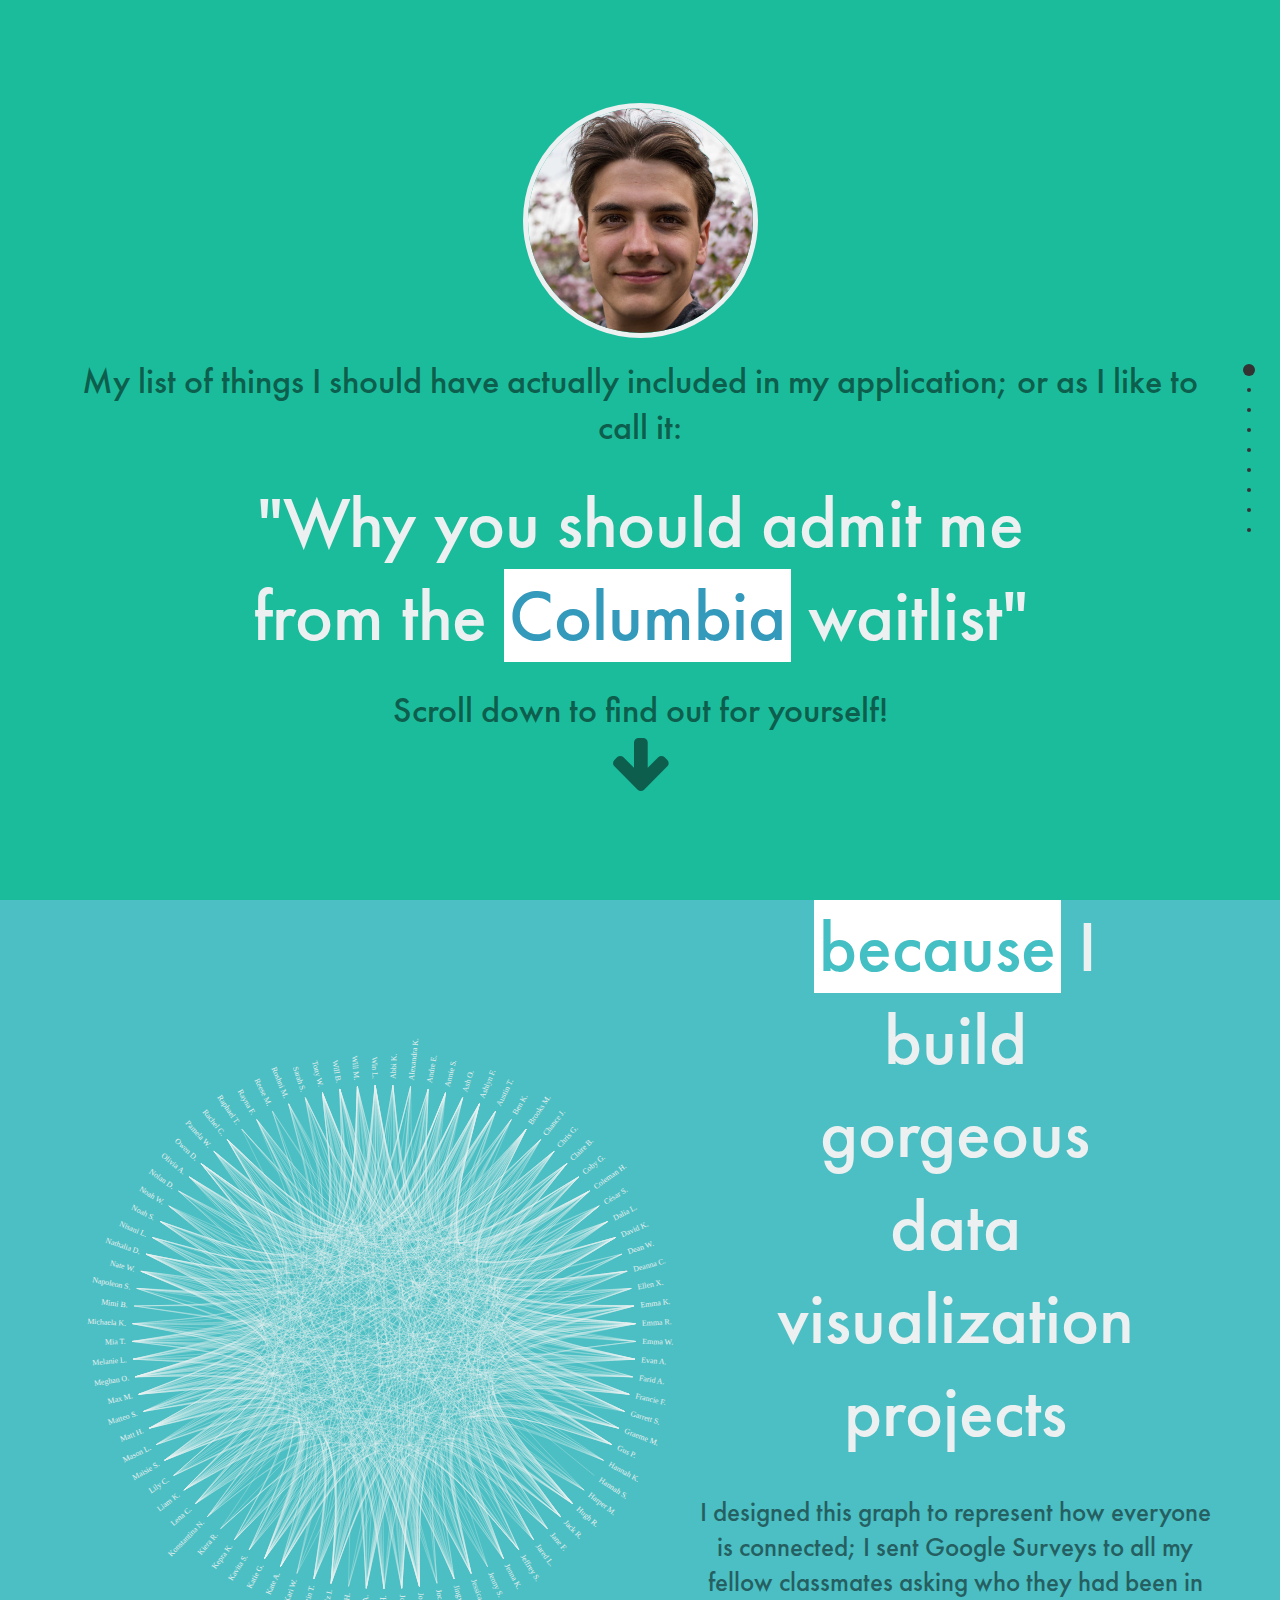
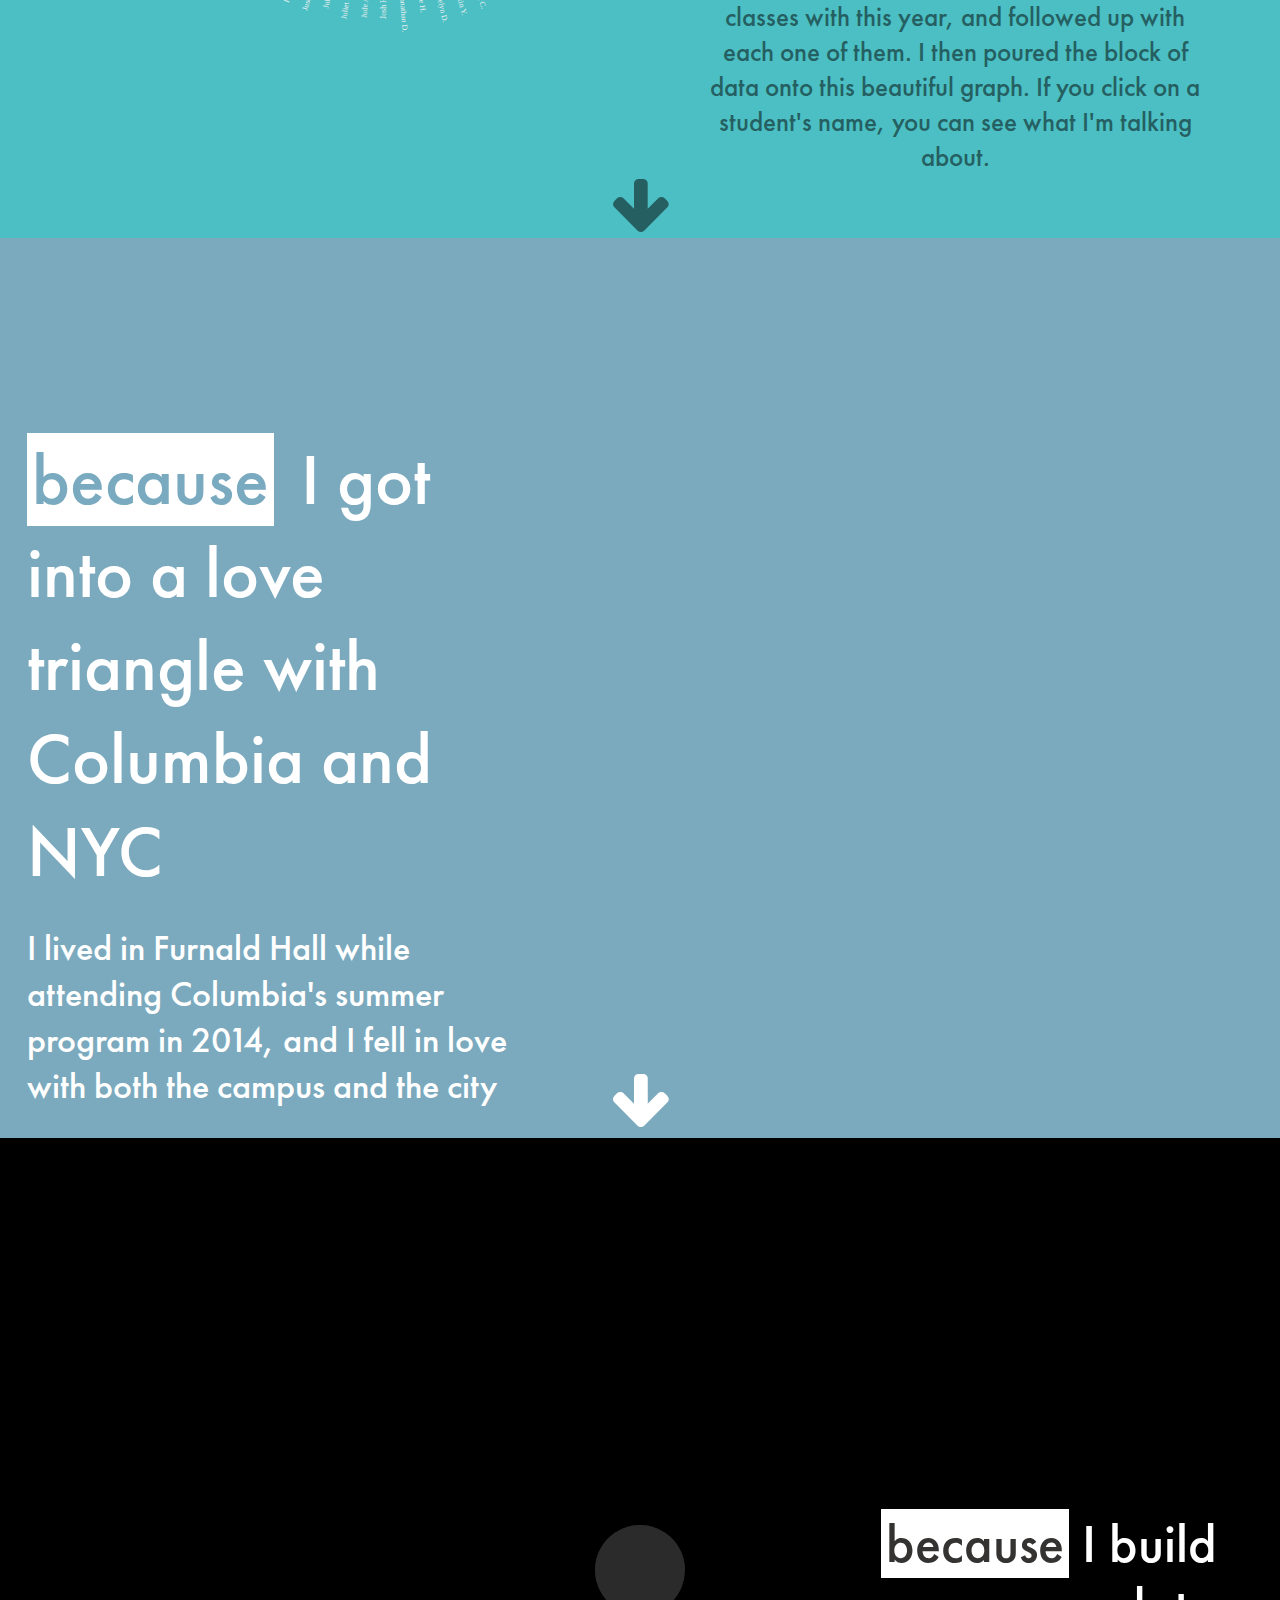
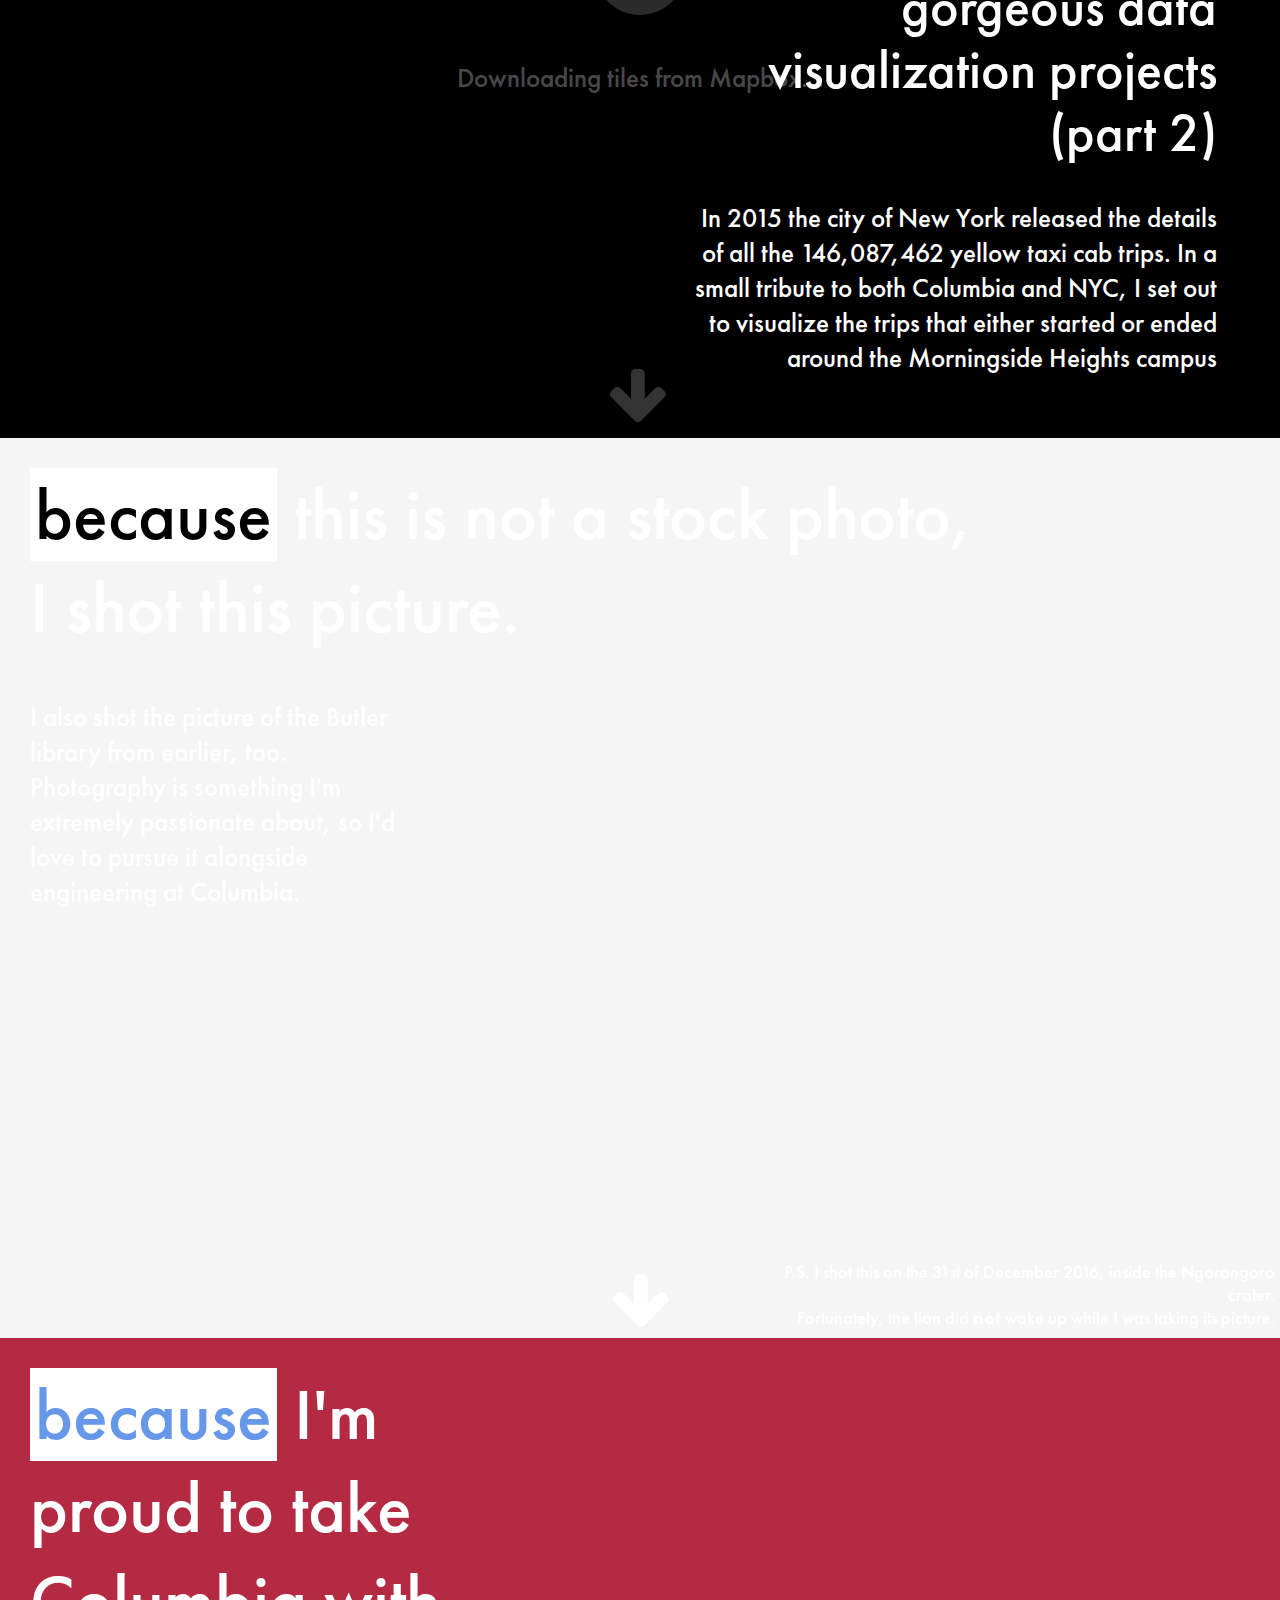
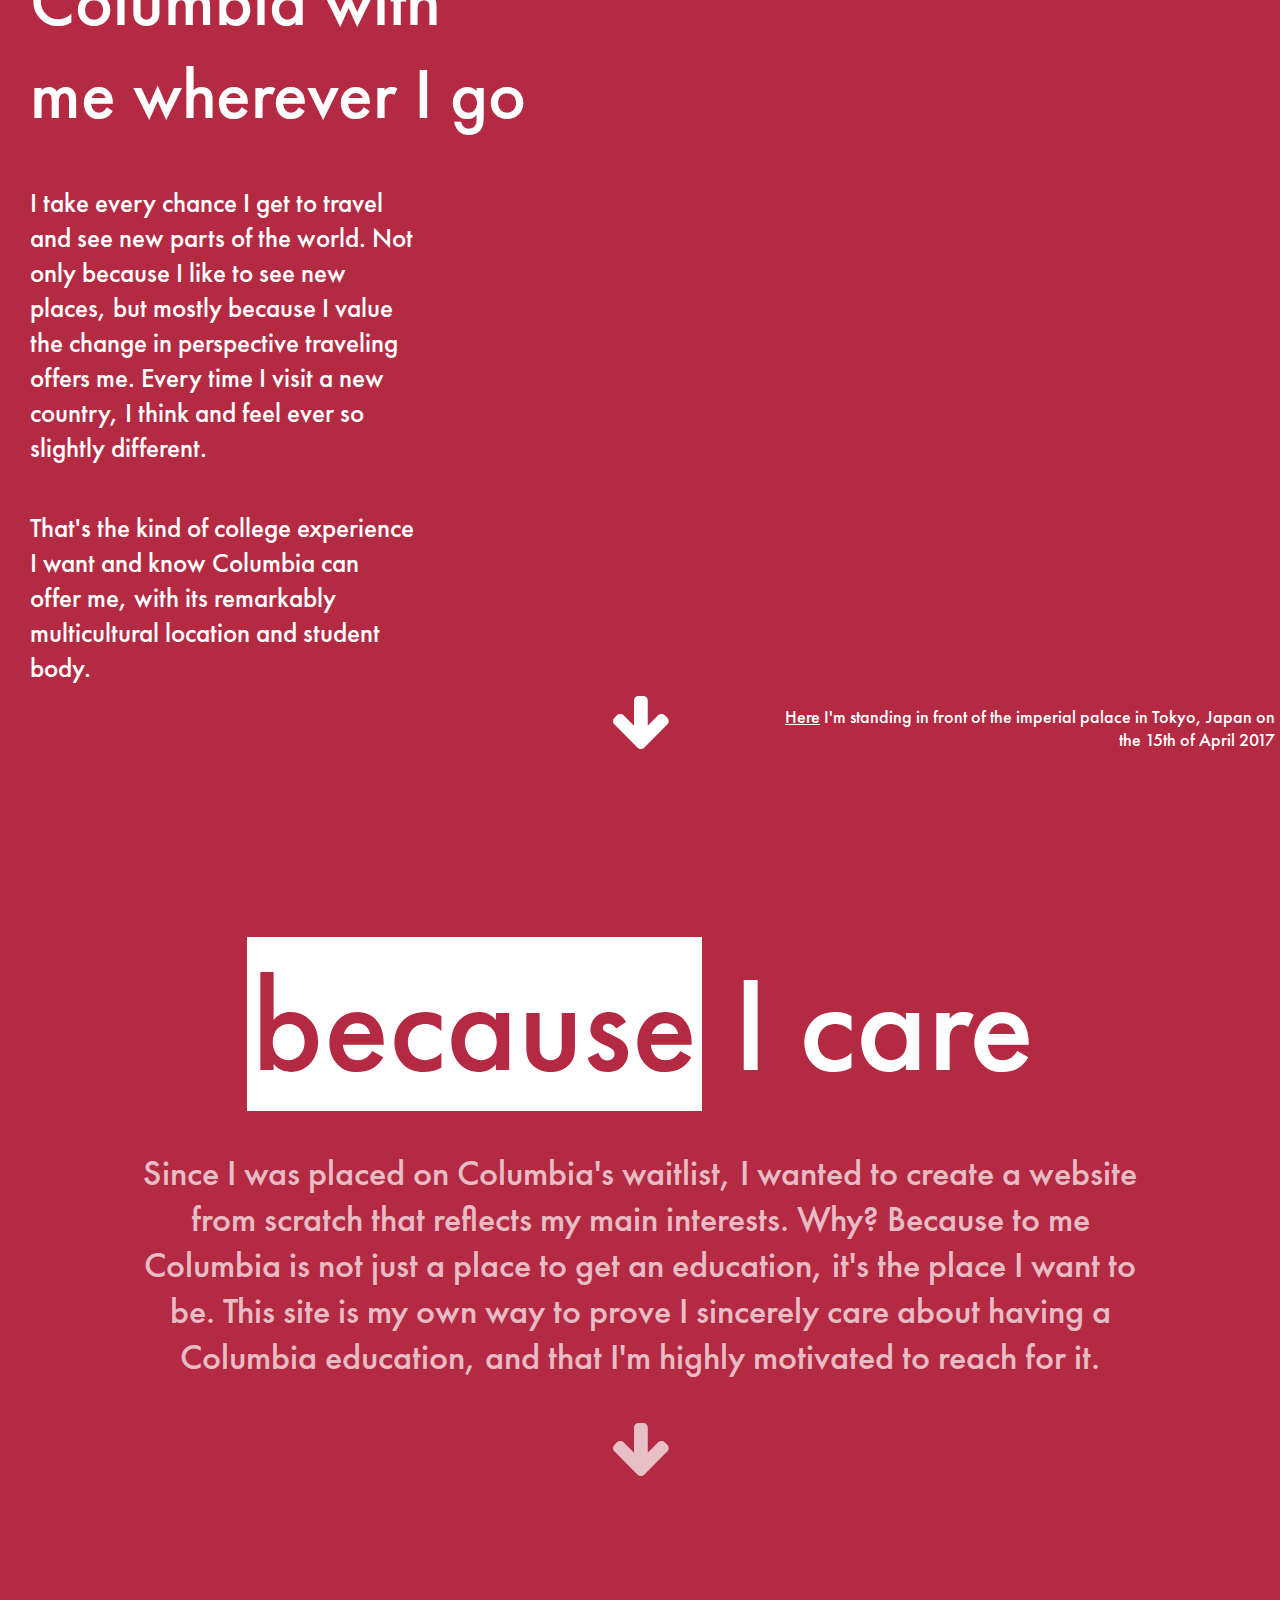
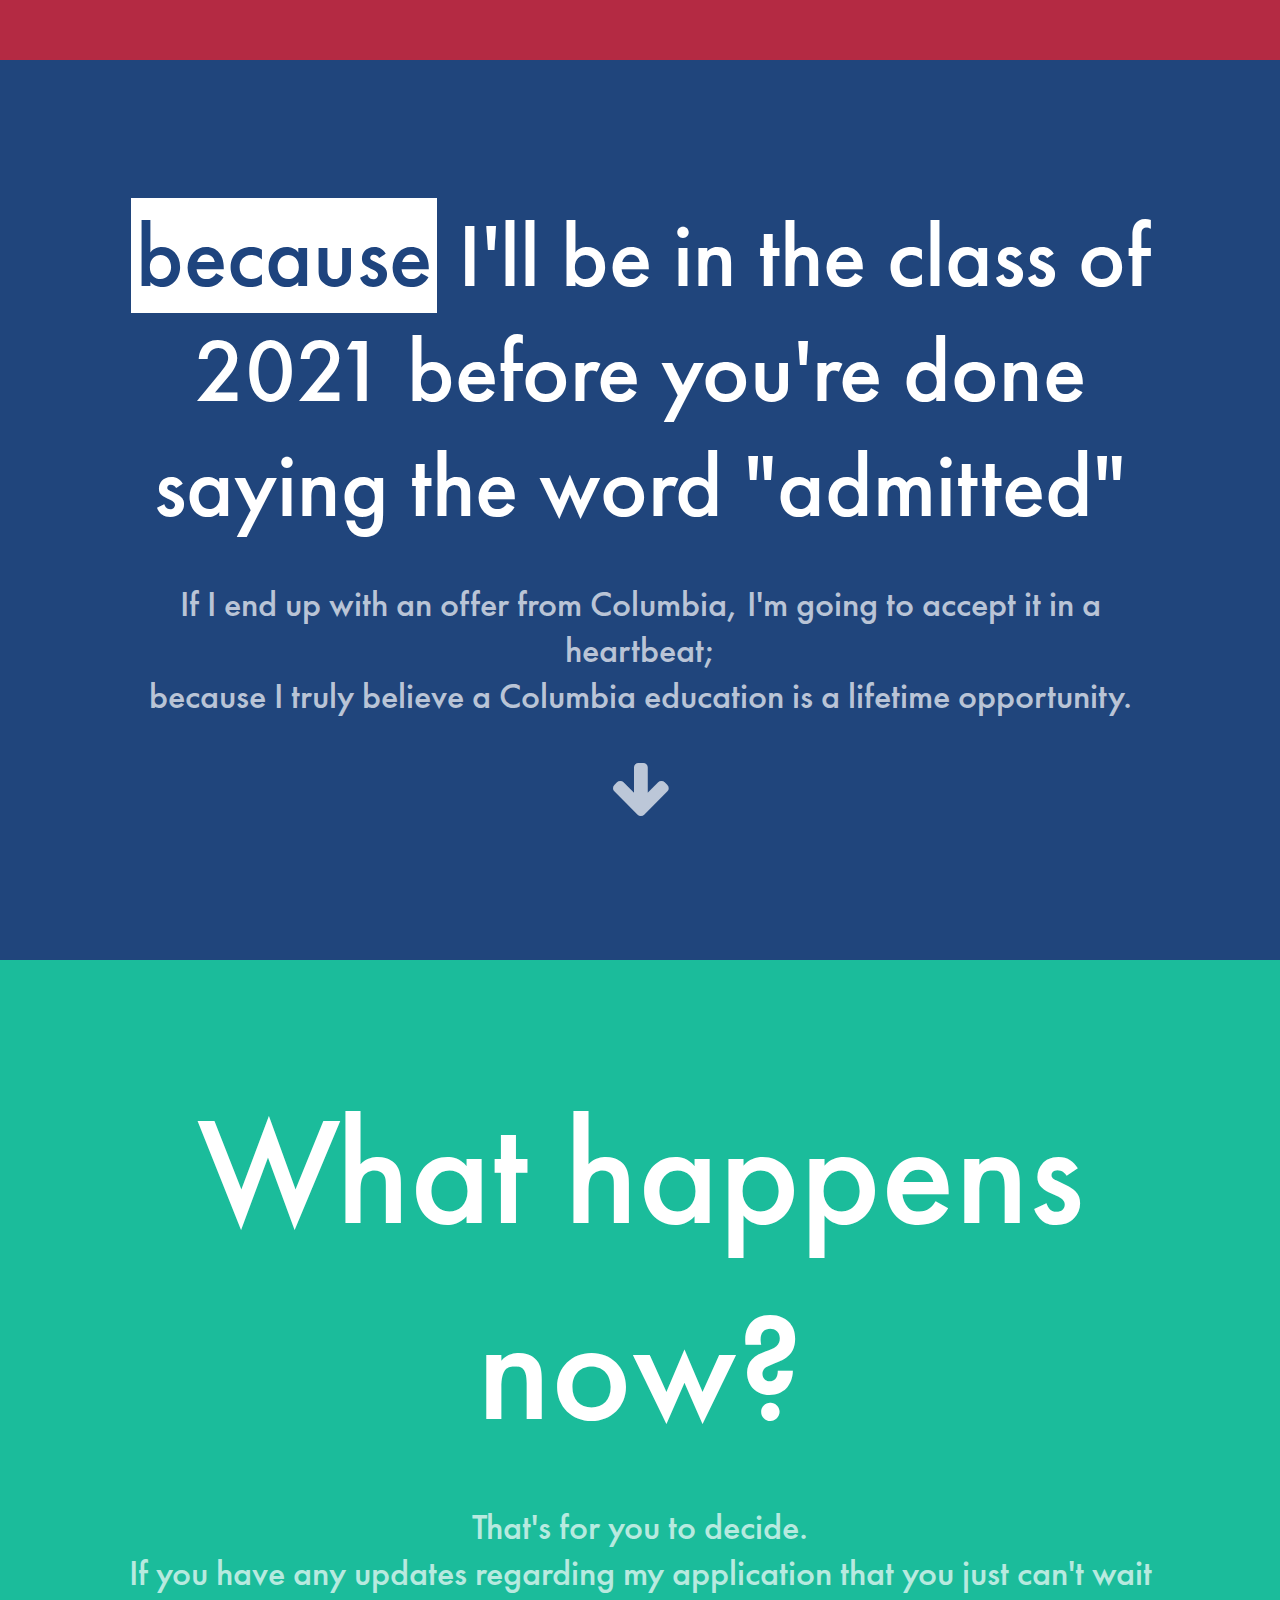
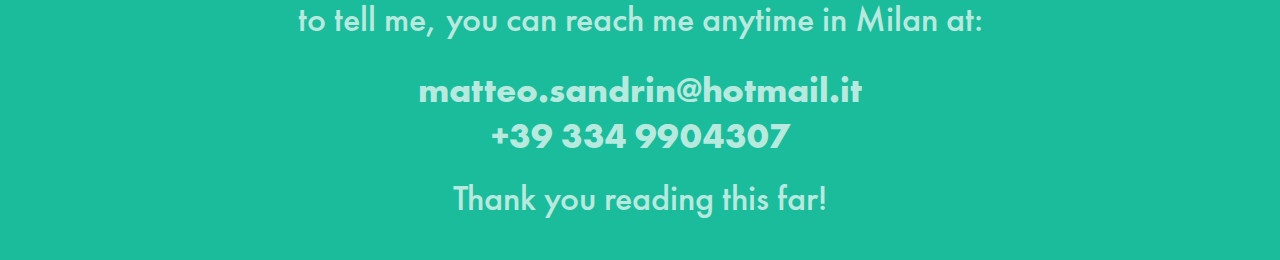
==== index.html @ 20a4515e "Change some text" ====
<!DOCTYPE html>
<head>
	<title>From waitlist to greatlist</title>

	<link rel="stylesheet" type="text/css" href="css/jquery.fullPage.css"/>
	<link rel="stylesheet" type="text/css" href="css/font-awesome/css/font-awesome.min.css">
	<link rel="stylesheet" type="text/css" href="css/index.css"/>
	<link href='https://api.mapbox.com/mapbox-gl-js/v0.34.0/mapbox-gl.css' rel='stylesheet' />

	<script src="js/jquery.min.js"></script>
	<script src="js/jquery-ui.min.js"></script>

	<script type="text/javascript" src="js/jquery.fullPage.js"></script>
	<script type="text/javascript" src="js/index.js"></script>
	<script src='https://api.mapbox.com/mapbox-gl-js/v0.34.0/mapbox-gl.js'></script>
</head>
	<body>
		<div id="fullpage">
			<div class="section" id="section-welcome">
				<div class="section-welcome-wrapper">
					<img src="img/profile.jpg">
					<p style="padding: 20px 60px 0px 60px;">My list of things I should have actually included in my application; or as I like to call it:</p>
					<h1>"Why you should admit me from the <span style="color: #349abc; background-color: white; padding: 0px 5px;">Columbia</span> waitlist"</h1>
					<p>Scroll down to find out for yourself!</p>
					<i class="fa fa-arrow-down fa-4x arrow" aria-hidden="true" onclick="$.fn.fullpage.moveSectionDown();"></i>
				</div>
			</div>
			<div class="section" id="section-data">
				<div class="section-data-wrapper">
					<div class="graph-frame"></div>
					<div class="section-data-text-wrapper">
						<h1><span style="color: #44BFC4; background-color: white; padding: 0px 5px;">because</span> I build gorgeous data visualization projects</h1>
						<p>I designed this graph to represent how everyone is connected; I sent Google Surveys to all my fellow classmates asking who they had been in classes with this year, and followed up with each one of them. I then poured the block of data onto this beautiful graph. If you click on a student's name, you can see what I'm talking about.</p>
					</div>
				</div>
				<i class="fa fa-arrow-down fa-4x arrow" aria-hidden="true" onclick="$.fn.fullpage.moveSectionDown();"></i>
			</div>
			<div class="section" id="section-columbia">
				<div class="section-columbia-wrapper">
					<h1><span style="color: #79AABF; background-color: white; padding: 0px 5px;">because</span><span> I got into a love triangle with Columbia and NYC</span></h1>
					<p><span>I lived in Furnald Hall while attending Columbia's summer program in 2014, and I fell in love with both the campus and the city</span></p>
					<i class="fa fa-arrow-down fa-4x arrow-white section-columbia-arrow" aria-hidden="true" onclick="$.fn.fullpage.moveSectionDown();"></i>
				</div>
			</div>
			<div class="section" id="section-taxis">
				<div class="section-taxis-wrapper">
					<div class="taxis-map-wrapper"></div>
					<div class="section-taxis-column">
						<div class="section-taxis-column-title"><span style="color: #343332; background-color: white; padding: 0px 5px;">because</span> I build gorgeous data visualization projects (part 2)</div>
						<div class="section-taxis-column-description">In 2015 the city of New York released the details of all the 146,087,462 yellow taxi cab trips. In a small tribute to both Columbia and NYC, I set out to visualize the trips that either started or ended around the Morningside Heights campus</div>
					</div>
					<i class="fa fa-arrow-down fa-4x section-taxis-arrow" aria-hidden="true" onclick="$.fn.fullpage.moveSectionDown();"></i>
				</div>
			</div>
			<div class="section" id="section-photography">
				<div class="section-photography-wrapper">
					<h1><span style="color: #000000; background-color: white; padding: 0px 5px;">because</span> this is not a stock photo,<br>I shot this picture.</h1>
					<p class="section-photography-description">I also shot the picture of the Butler library from earlier, too.
					Photography is something I'm extremely passionate about, so I'd love to pursue it alongside engineering at Columbia.</p>
					<p class="section-photography-footer">P.S. I shot this on the 31st of December 2016, inside the Ngorongoro crater.<br>
					Fortunately, the lion did <b>not</b> wake up while I was taking its picture.</p>
					<i class="fa fa-arrow-down fa-4x section-photography-arrow" aria-hidden="true" onclick="$.fn.fullpage.moveSectionDown();"></i>
				</div>
			</div>
			<div class="section" id="section-travel">
				<div class="section-travel-wrapper">
					<h1><span style="color: #6797E9; background-color: white; padding: 0px 5px;">because</span> I'm proud to take Columbia with me wherever I go</h1>
					<p class="section-travel-description">I take every chance I get to travel and see new parts of the world. Not only because I like to see new places, but mostly because I value the change in perspective traveling offers me. Every time I visit a new country, I think and feel ever so slightly different.</p>
					<p class="section-travel-description"> That's the kind of college experience I want and know Columbia can offer me, with its remarkably multicultural location and student body.</p>
					<p class="section-travel-footer"><a href="https://goo.gl/HWHgcg" target="_blank">Here</a> I'm standing in front of the imperial palace in Tokyo, Japan on the 15th of April 2017</p>
					<i class="fa fa-arrow-down fa-4x section-travel-arrow" aria-hidden="true" onclick="$.fn.fullpage.moveSectionDown();"></i>
				</div>
			</div>
			<div class="section" id="section-site">
				<div class="section-site-wrapper">
					<h1><span style="color: #B42A43; background-color: white; padding: 0px 5px;">because</span> I care</h1>
					<p>Since I was placed on Columbia's waitlist, I wanted to create a website from scratch that reflects my main interests. Why? Because to me Columbia is not just a place to get an education, it's the place I want to be. This site is my own way to prove I sincerely care about having a Columbia education, and that I'm highly motivated to reach for it.</p>
					<i class="fa fa-arrow-down fa-4x section-site-arrow-down" aria-hidden="true" onclick="$.fn.fullpage.moveSectionDown();"></i>
				</div>
			</div>
			<div class="section" id="section-attend">
				<div class="section-attend-wrapper">
					<h1><span style="color: #1E447E; background-color: white; padding: 0px 5px;">because</span> I'll be in the class of 2021 before you're done saying the word "admitted"</h1>
					<p>If I end up with an offer from Columbia, I'm going to accept it in a heartbeat;<br>because I truly believe a Columbia education is a lifetime opportunity.</p>
					<i class="fa fa-arrow-down fa-4x section-site-arrow-down" aria-hidden="true" onclick="$.fn.fullpage.moveSectionDown();"></i>
				</div>
			</div>
			<div class="section" id="section-finale">
				<div class="section-finale-wrapper">
					<h1>What happens now?</h1>
					<p>That's for you to decide.<br>If you have any updates regarding my application that you just can't wait to tell me, you can reach me anytime in Milan at:</p>
					<p>
						<b>matteo.sandrin@hotmail.it<br>+39 334 9904307</b>
					</p>
				</div>
				<p class="section-finale-footer">Thank you reading this far!</p>
			</div>
		</div>
	<script>
		if (window.location.host.search("localhost") == -1) {
			(function(i,s,o,g,r,a,m){i['GoogleAnalyticsObject']=r;i[r]=i[r]||function(){
			(i[r].q=i[r].q||[]).push(arguments)},i[r].l=1*new Date();a=s.createElement(o),
			m=s.getElementsByTagName(o)[0];a.async=1;a.src=g;m.parentNode.insertBefore(a,m)
			})(window,document,'script','https://www.google-analytics.com/analytics.js','ga');

			ga('create', 'UA-97726002-1', 'auto');
			ga('send', 'pageview');

			var xhr = new XMLHttpRequest();
			xhr.open('GET', "https://maker.ifttt.com/trigger/new_visit/with/key/buKMasUlmJA1ngp_M-TdXR", true);
			xhr.send();
		}
	</script>
	</body>
</html>
---- css/index.css ----
@CHARSET "ISO-8859-1";

@font-face {
    font-family: 'FuturaPT';
    src: url('FuturaPTMedium.otf') format('opentype');
    font-weight: normal;
    font-style: normal;
}
@font-face {
    font-family: 'FuturaPT';
    src: url('FuturaPTMediumOblique.otf') format('opentype');
    font-weight: normal;
    font-style: italic;
}
@font-face {
    font-family: 'FuturaPT';
    src: url('FuturaPTBold.otf') format('opentype');
    font-weight: bold;
    font-style: normal;
}
@font-face {
    font-family: 'FuturaPT';
    src: url('DroidSerif-BoldItalic-webfont.ttf') format('opentype');
    font-weight: bold;
    font-style: italic;
}


body,div,dl,dt,dd,ul,ol,li,h1,h2,h3,h4,h5,h6,pre,
form,fieldset,input,textarea,p,blockquote,th,td {
    padding: 0;
    margin: 0;
}
a{
	color: rgba(0,0,0,0.6);
}
table {
    border-spacing: 0;
}
fieldset,img {
    border: 0;
}
address,caption,cite,code,dfn,em,strong,th,var {
    font-weight: normal;
    font-style: normal;
}
strong{
	font-weight: bold;
}
ol,ul {
    list-style: none;
    margin:0;
    padding:0;
}
caption,th {
    text-align: left;

}
h1,h2,h3,h4,h5,h6 {
    font-weight: normal;
    font-size: 100%;
    margin:0;
    padding:0;
    color:#444;
}
q:before,q:after {
    content:'';
}
abbr,acronym { border: 0;
}


/* Custom CSS
 * --------------------------------------- */
body{
	font-family: 'FuturaPT',futura,arial,helvetica;
	color: #333;
	color: rgba(0,0,0,0.5);
}

.arrow:hover {
    color: white;
}

.arrow-white {
    color: white;
}

 .arrow-white:hover {
    color: #7BAABE;
}

.section{
	text-align:center;
}

/*  SECTION-WELCOME */

.section-welcome-wrapper {
    display: flex;
    flex-direction: column;
    justify-content: center;
    align-items: center;
}

.section-welcome-wrapper h1 {
    font-size: 8vmin;
    padding: 2% 15%;
    height: 15%;
    color: #ECF0F1;
}

.section-welcome-wrapper p {
    font-size: 4vmin;
}

#section-welcome img {
    width: 25vmin;
    border-radius: 50%;
    border: 5px solid #ECF0F1;
}

/*  SECTION-DATA */

.section-data-wrapper {
    display: flex;
    justify-content: center;
    align-items: center;
    flex-direction: row;
}

.section-data-text-wrapper {
    display: flex;
    flex-direction: column;
    justify-content: center;
    width: 40%;
}

#section-data h1 {
    padding: 0% 10% 7%;
    font-size: 8vmin;
    color: #ECF0F1;
}

#section-data p {
    font-size: 3vmin;
}

.graph-frame {
    width: 70vmin;
    height: 70vmin;
    /*min-width: 400px;*/   
}   

@media (orientation: portrait) {
    .section-data-wrapper {
        flex-direction: column;
    }
    #section-data h1 {
        padding: 0% 3% 7%;
    }
    .section-data-text-wrapper {
        width: 70%;
        margin-bottom: 0.025%;
    }
}

/*  SECTION-COLUMBIA */

.section-columbia-wrapper {
    width: 100%;
    height: 100%;
    background: no-repeat center url(../img/columbia-background.jpg);
    background-size: cover;
    text-align: left;
    display: flex;
    flex-direction: column;
    justify-content: flex-end;
    align-items: flex-start; 
}

.section-columbia-wrapper h1 {
    font-size: 8vmin;
    padding: 3vmin 3vmin 1.5vmin 3vmin;
    width: 40%
}

.section-columbia-wrapper h1 span {
    background-color: rgba(123, 170, 190, 0.9);
    color: white;
    padding: 0px 10px;
}

.section-columbia-wrapper p {
    padding: 1.5vmin 3vmin 3.0vmin 3vmin;
    width: 40%;
    font-size: 4vmin;
    margin-bottom: -8vmin;  
}

.section-columbia-wrapper p span {
    background-color: rgba(123, 170, 190, 0.9);
    color: white;
    padding: 0px 10px 0px 0px;
}

.section-columbia-arrow {
    align-self: center;
    color: white;
    padding: 5px;
}

/*  SECTION-TAXIS */

.section-taxis-wrapper, .taxis-map-wrapper {
    width: 100%;
    height: 100%;
}

.section-taxis-column {
    position: absolute;
    bottom: 5vmin;
    right: 7vmin;
    color: white;
    height: 100%;
    width: 60vmin;
    display: flex;
    flex-direction: column;
    justify-content: flex-end;
    text-align: right;
}

.section-taxis-column-title {
    font-size: 6vmin;
    line-height: 7vmin;
    padding: 2vmin 0px;
}

.section-taxis-column-description {
    color: white;
    font-size: 3vmin;
    padding: 2vmin 0px;
    /*text-align: left;*/
}

.section-taxis-arrow {
    position: absolute;
    margin-left: auto;
    margin-right: auto;
    bottom: 10px;
    margin-left: -32px;
    color: rgba(255,255,255,0.2);
}

.section-taxis-arrow:hover {
    color: white;
}

/*  SECTION-PHOTOGRAPHY */

.section-photography-wrapper {
    width: 100%;
    height: 100%;
    background: no-repeat center url(../img/lion.jpg);
    background-size: cover;
    display: flex;
    flex-direction: column;
    justify-content: flex-start;
    align-items: flex-start;
}

.section-photography-wrapper h1 {
    color: white;
    padding: 30px 30px 15px 30px;
    text-align: left;
    font-size: 8vmin;
}

.section-photography-description {
    color: white;
    padding: 30px 30px 15px 30px;
    text-align: left;
    width: 30%;
    font-size: 3vmin;
}

.section-photography-footer {
    width: 40%;
    margin-top: auto;
    font-size: 2vmin;
    color: white;
    text-align: right;
    align-self: flex-end;
    padding: 5px 5px;
    margin-bottom: -70px;
}

.section-photography-arrow {
    align-self: center;
    color: white;
    padding: 5px;
}

/*  SECTION-TRAVEL */

.section-travel-wrapper {
    width: 100%;
    height: 100%;
    background: no-repeat top url(../img/tokyo-background.jpg);
    background-size: cover;
    display: flex;
    flex-direction: column;
    justify-content: flex-start;
    align-items: flex-start;    
}

.section-travel-wrapper h1 {
    color: white;
    padding: 30px 30px 15px 30px;
    text-align: left;
    /*margin-top: -70px;*/
    width: 40%;
    font-size: 8vmin;
}

.section-travel-description {
    color: white;
    padding: 30px 30px 15px 30px;
    text-align: left;
    width: 30%;
    font-size: 3vmin;
}

.section-travel-footer {
    width: 40%;
    margin-top: auto;
    font-size: 2vmin;
    color: white;
    text-align: right;
    align-self: flex-end;
    padding: 5px 5px;
    margin-bottom: -70px;
}

.section-travel-arrow {
    align-self: center;
    color: white;
    padding: 5px;
}

.section-travel-wrapper a {
    color: white;
}

/*  SECTION-SITE */

.section-site-wrapper {
    display: flex;
    flex-direction: column;
    justify-content: center;
    align-items: center;
}

.section-site-wrapper h1 {
    color: white;
    font-size: 15vmin;
    padding: 0% 10%;
}

.section-site-wrapper p {
    color: rgba(255,255,255,0.7);
    font-size: 4vmin;
    padding: 3% 10%;
}

.section-site-arrow-down {
    color: rgba(255,255,255,0.7);
}

.section-site-arrow-down:hover {
    color: white;
}

/*  SECTION-ATTEND */

.section-attend-wrapper {
    display: flex;
    flex-direction: column;
    justify-content: center;
    align-items: center;
}

.section-attend-wrapper h1 {
    color: white;
    font-size: 10vmin;
    padding: 0% 10%;
}

.section-attend-wrapper p {
    color: rgba(255,255,255,0.7);
    font-size: 4vmin;
    padding: 3% 10%;
}

/*SECTION-FINALE*/

.section-finale-wrapper {
    display: flex;
    flex-direction: column;
    justify-content: center;
    align-items: center;
    height: 100%;
    width: 100%;
}

.section-finale-wrapper h1 {
    color: white;
    font-size: 17vmin;
    padding: 2% 10%;
}

.section-finale-wrapper p {
    color: rgba(255,255,255,0.7);
    font-size: 4vmin;
    padding: 1% 10%;
}

.section-finale-footer {
    position: absolute;
    bottom: 0px;
    width: 100%;
    text-align: center;
    color: rgba(255,255,255,0.7);
    font-size: 4vmin;
    padding: 3% 0%;
}
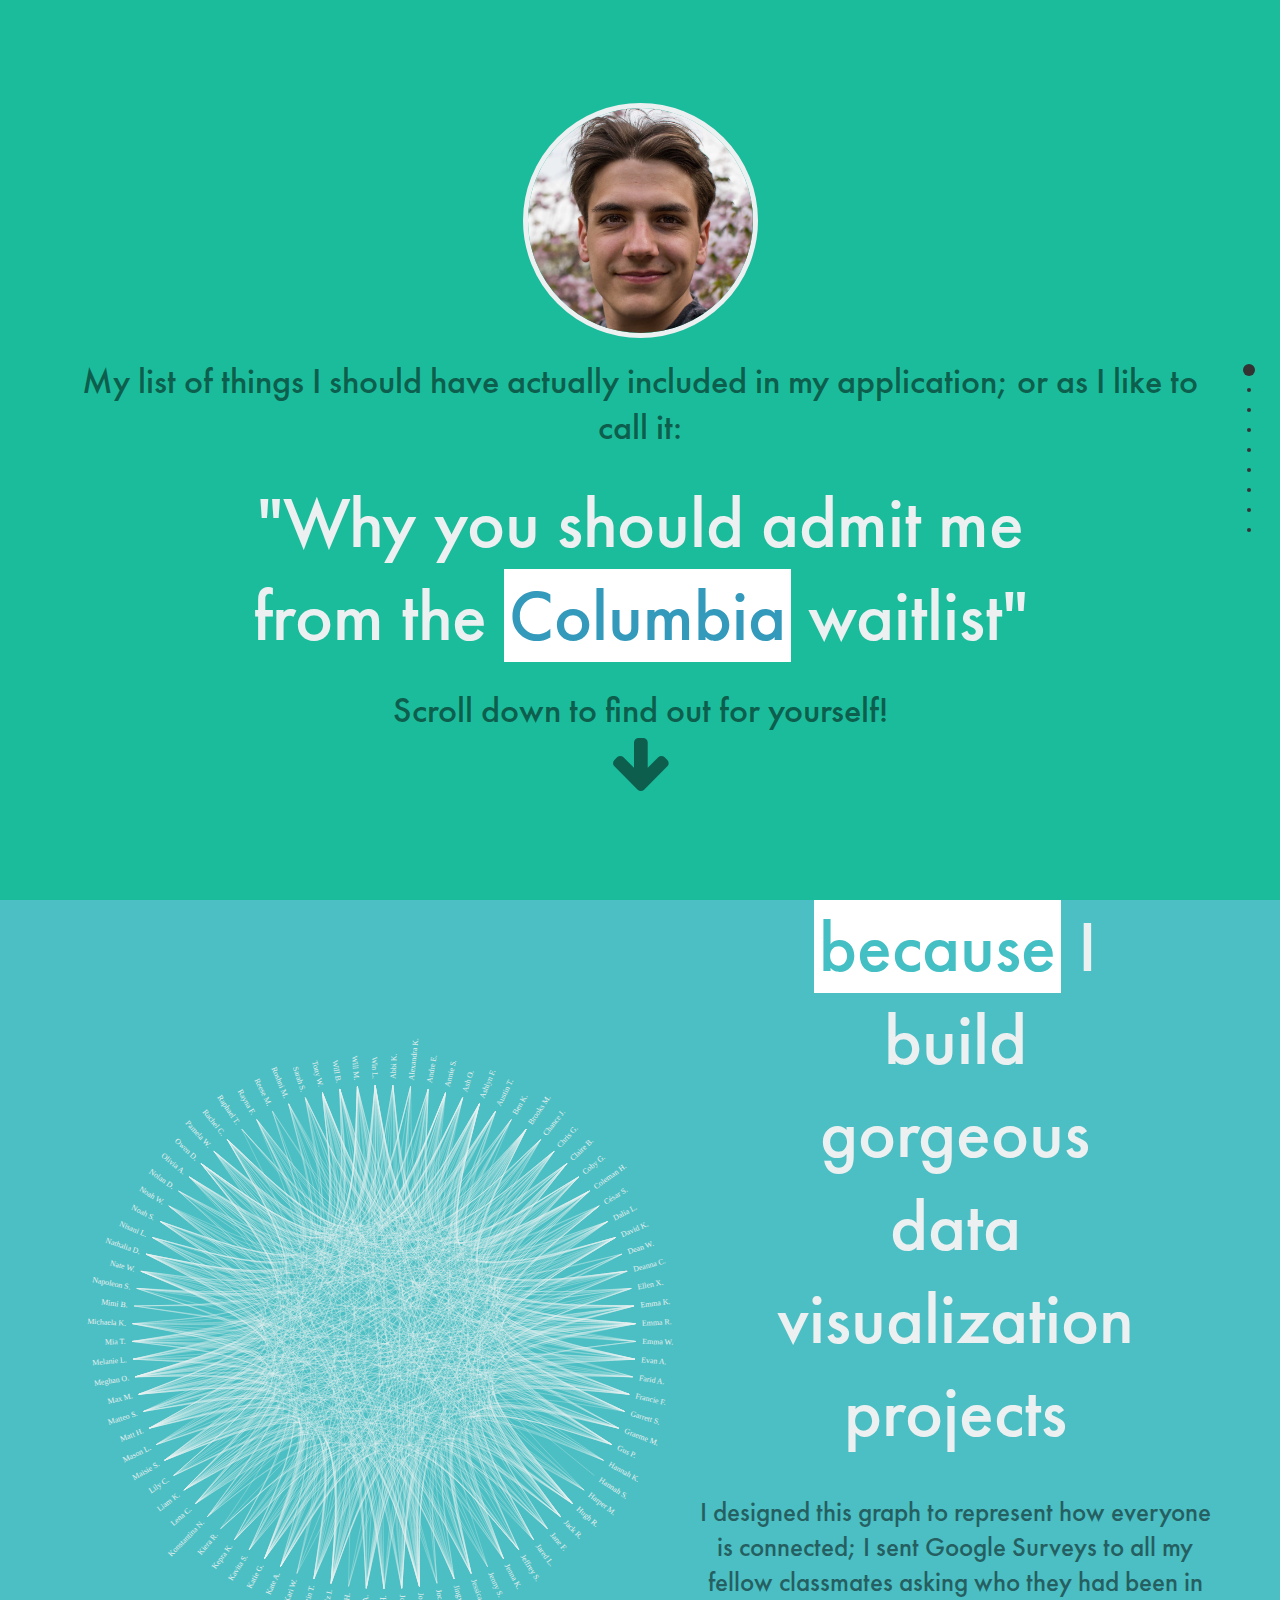
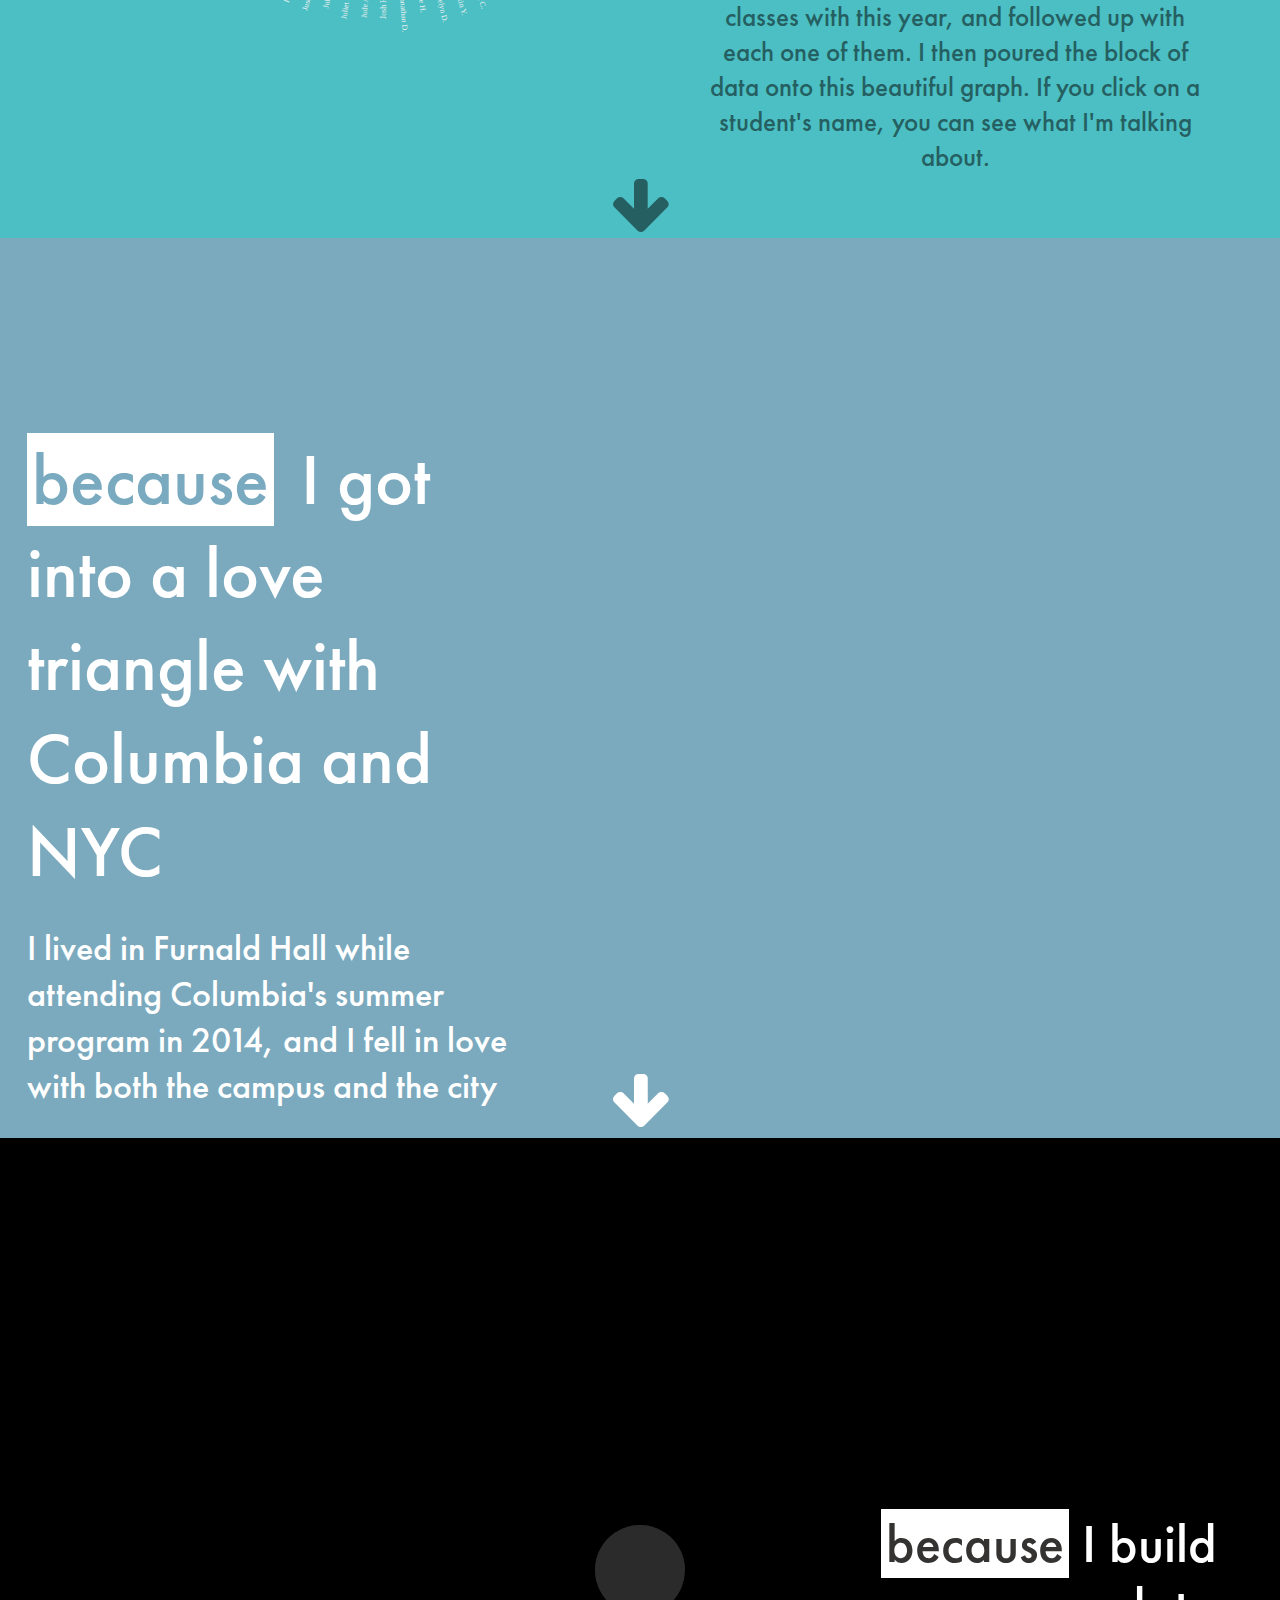
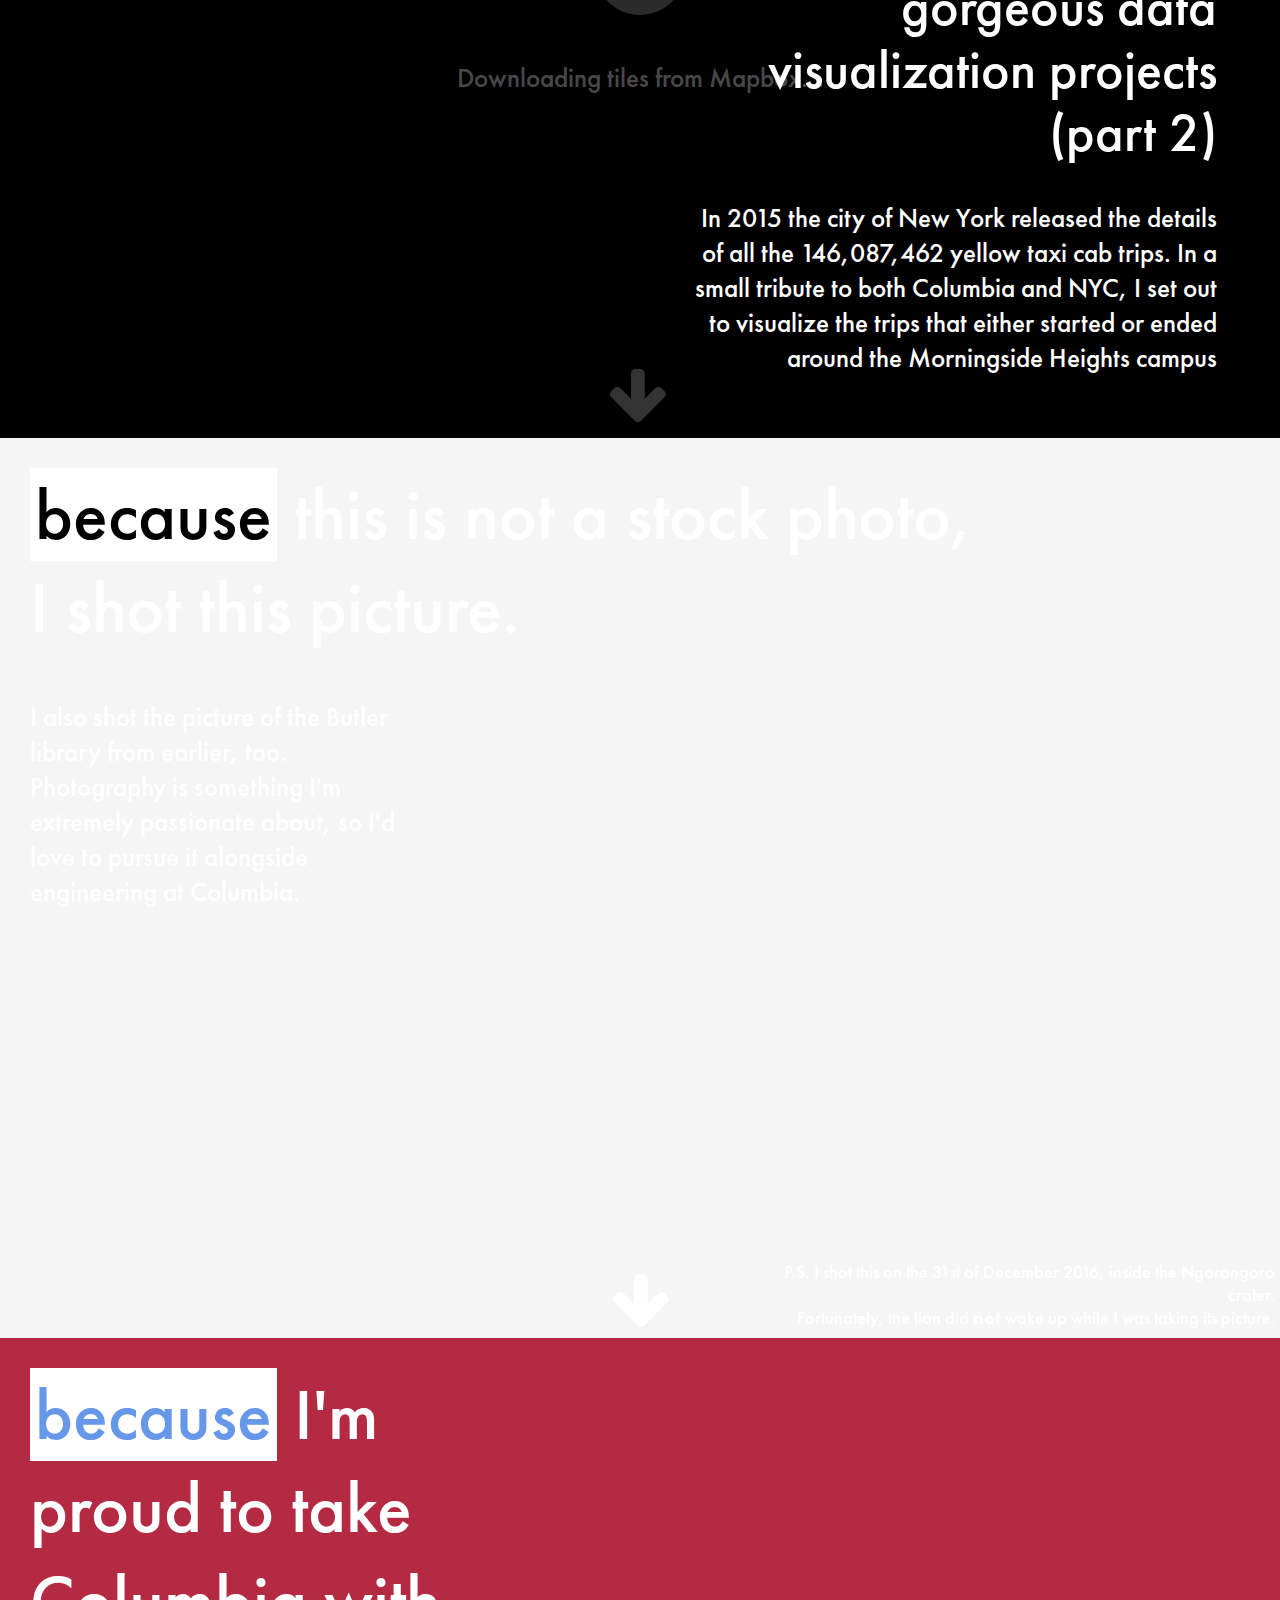
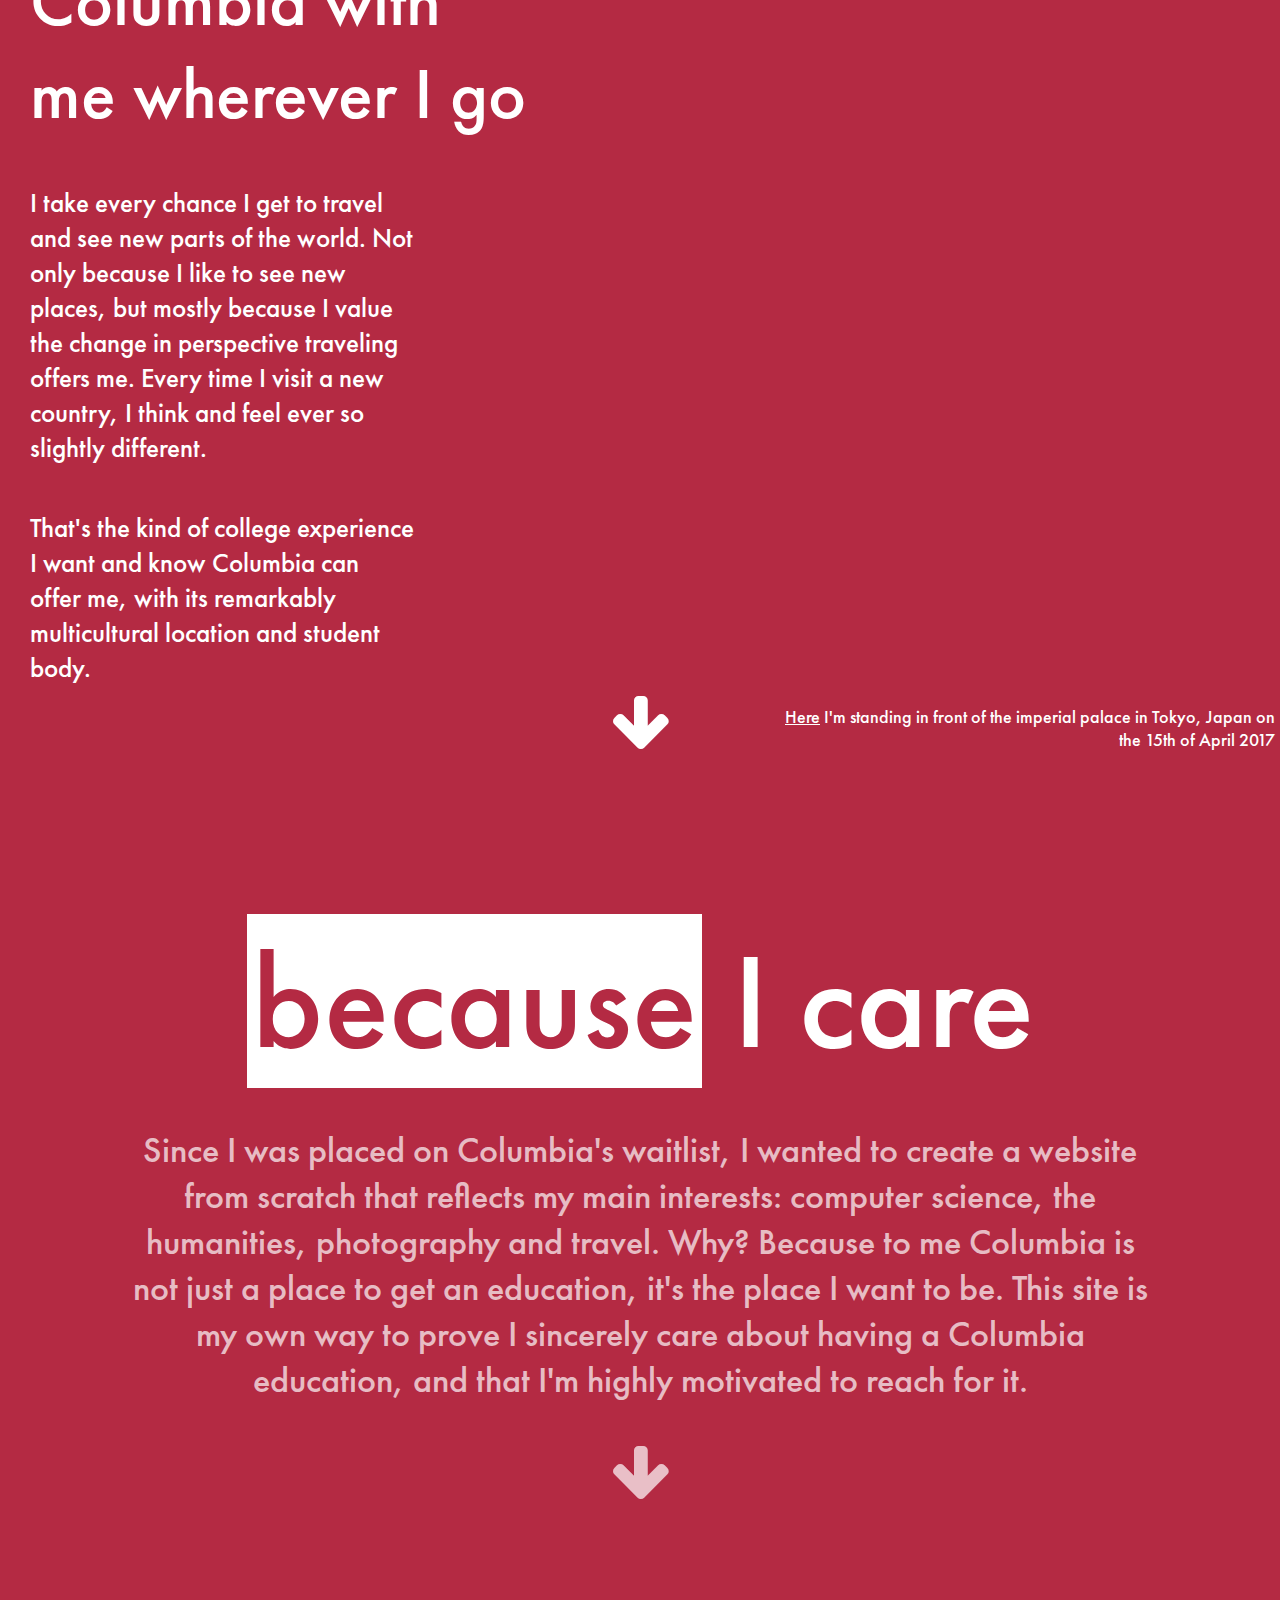
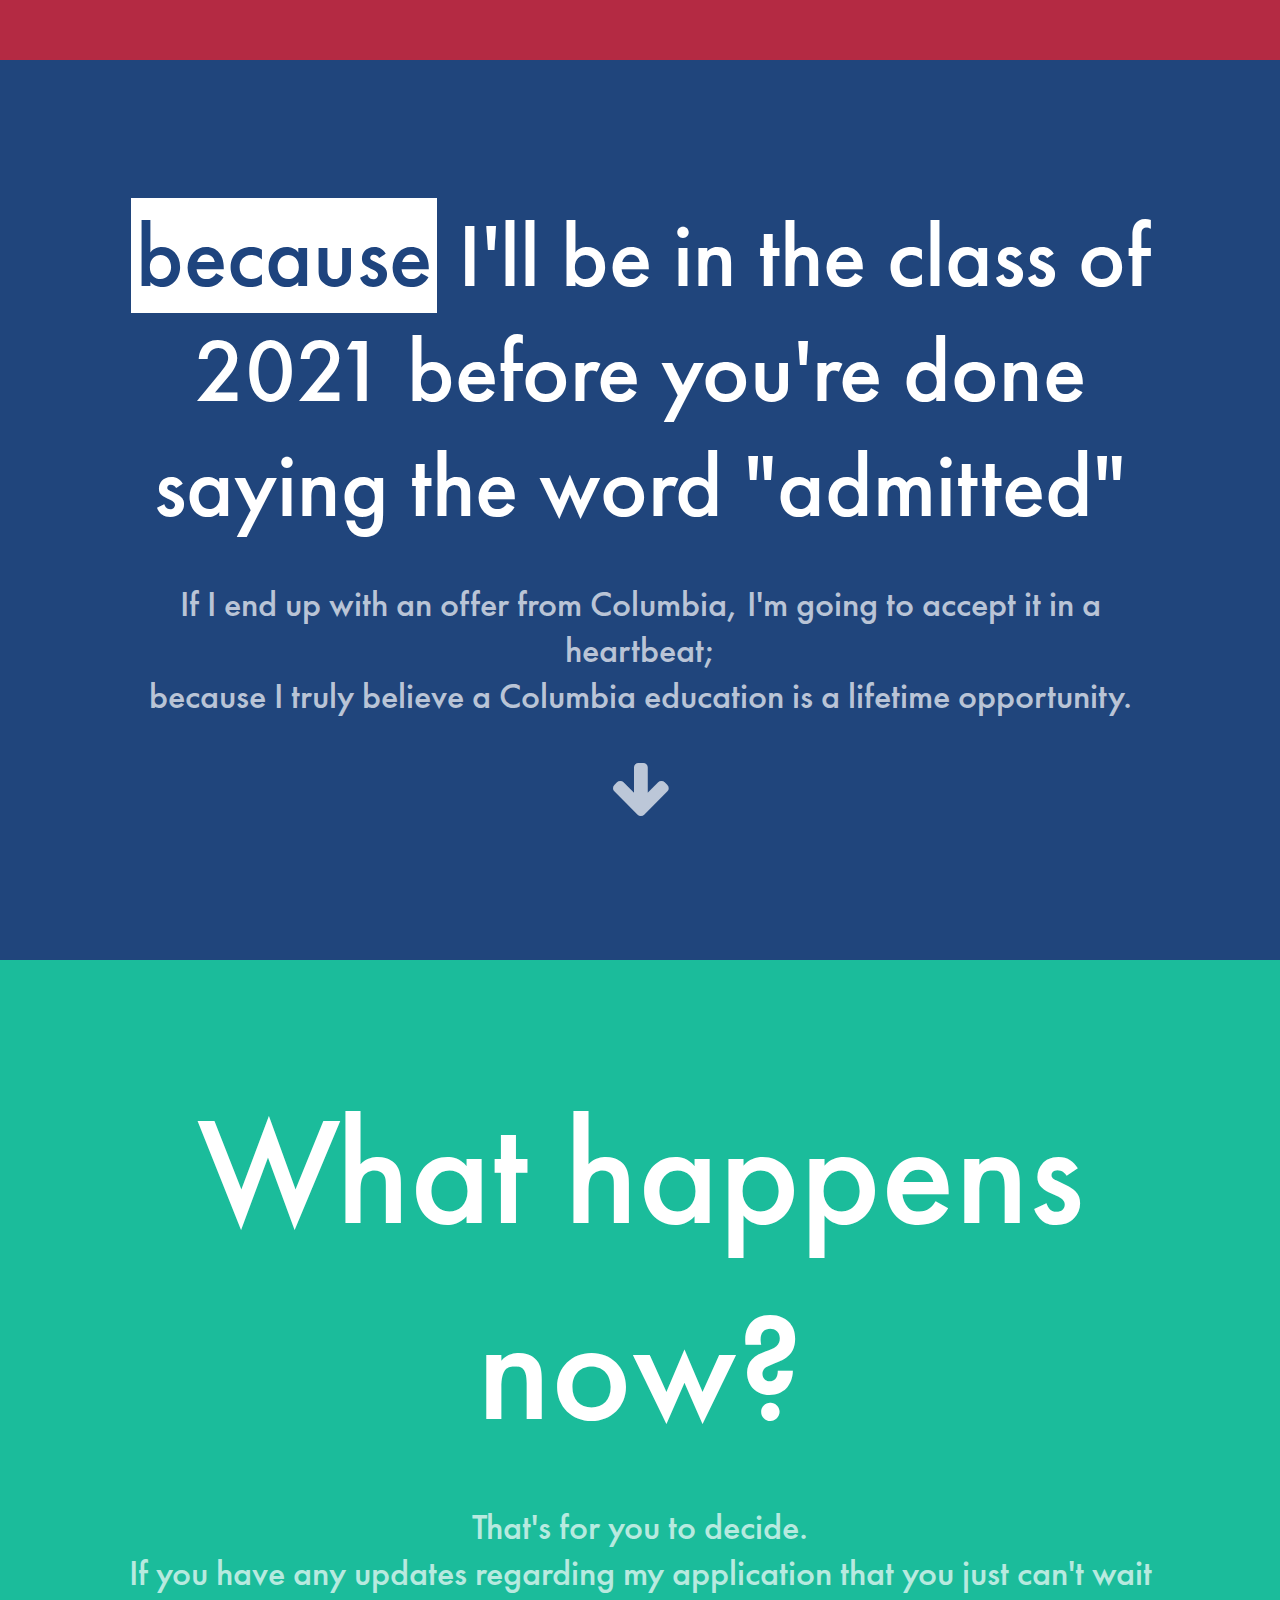
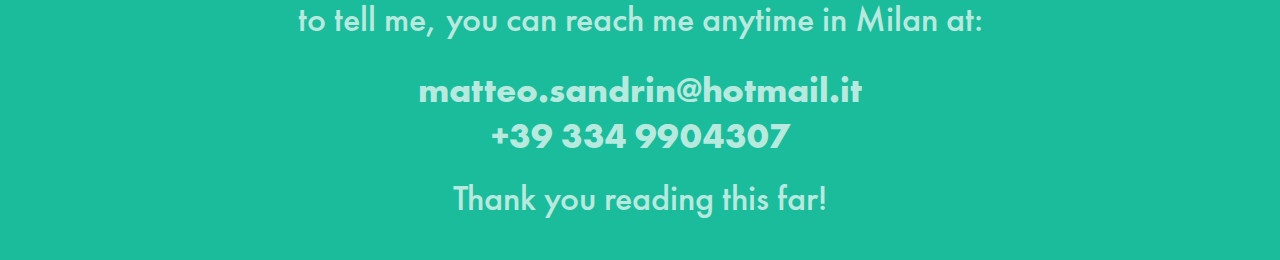
==== commit ac90b86e: "Add dome text" ====
--- a/index.html
+++ b/index.html
@@ -74,7 +74,7 @@
 			<div class="section" id="section-site">
 				<div class="section-site-wrapper">
 					<h1><span style="color: #B42A43; background-color: white; padding: 0px 5px;">because</span> I care</h1>
-					<p>Since I was placed on Columbia's waitlist, I wanted to create a website from scratch that reflects my main interests. Why? Because to me Columbia is not just a place to get an education, it's the place I want to be. This site is my own way to prove I sincerely care about having a Columbia education, and that I'm highly motivated to reach for it.</p>
+					<p>Since I was placed on Columbia's waitlist, I wanted to create a website from scratch that reflects my main interests: computer science, the humanities, photography and travel. Why? Because to me Columbia is not just a place to get an education, it's the place I want to be. This site is my own way to prove I sincerely care about having a Columbia education, and that I'm highly motivated to reach for it.</p>
 					<i class="fa fa-arrow-down fa-4x section-site-arrow-down" aria-hidden="true" onclick="$.fn.fullpage.moveSectionDown();"></i>
 				</div>
 			</div>
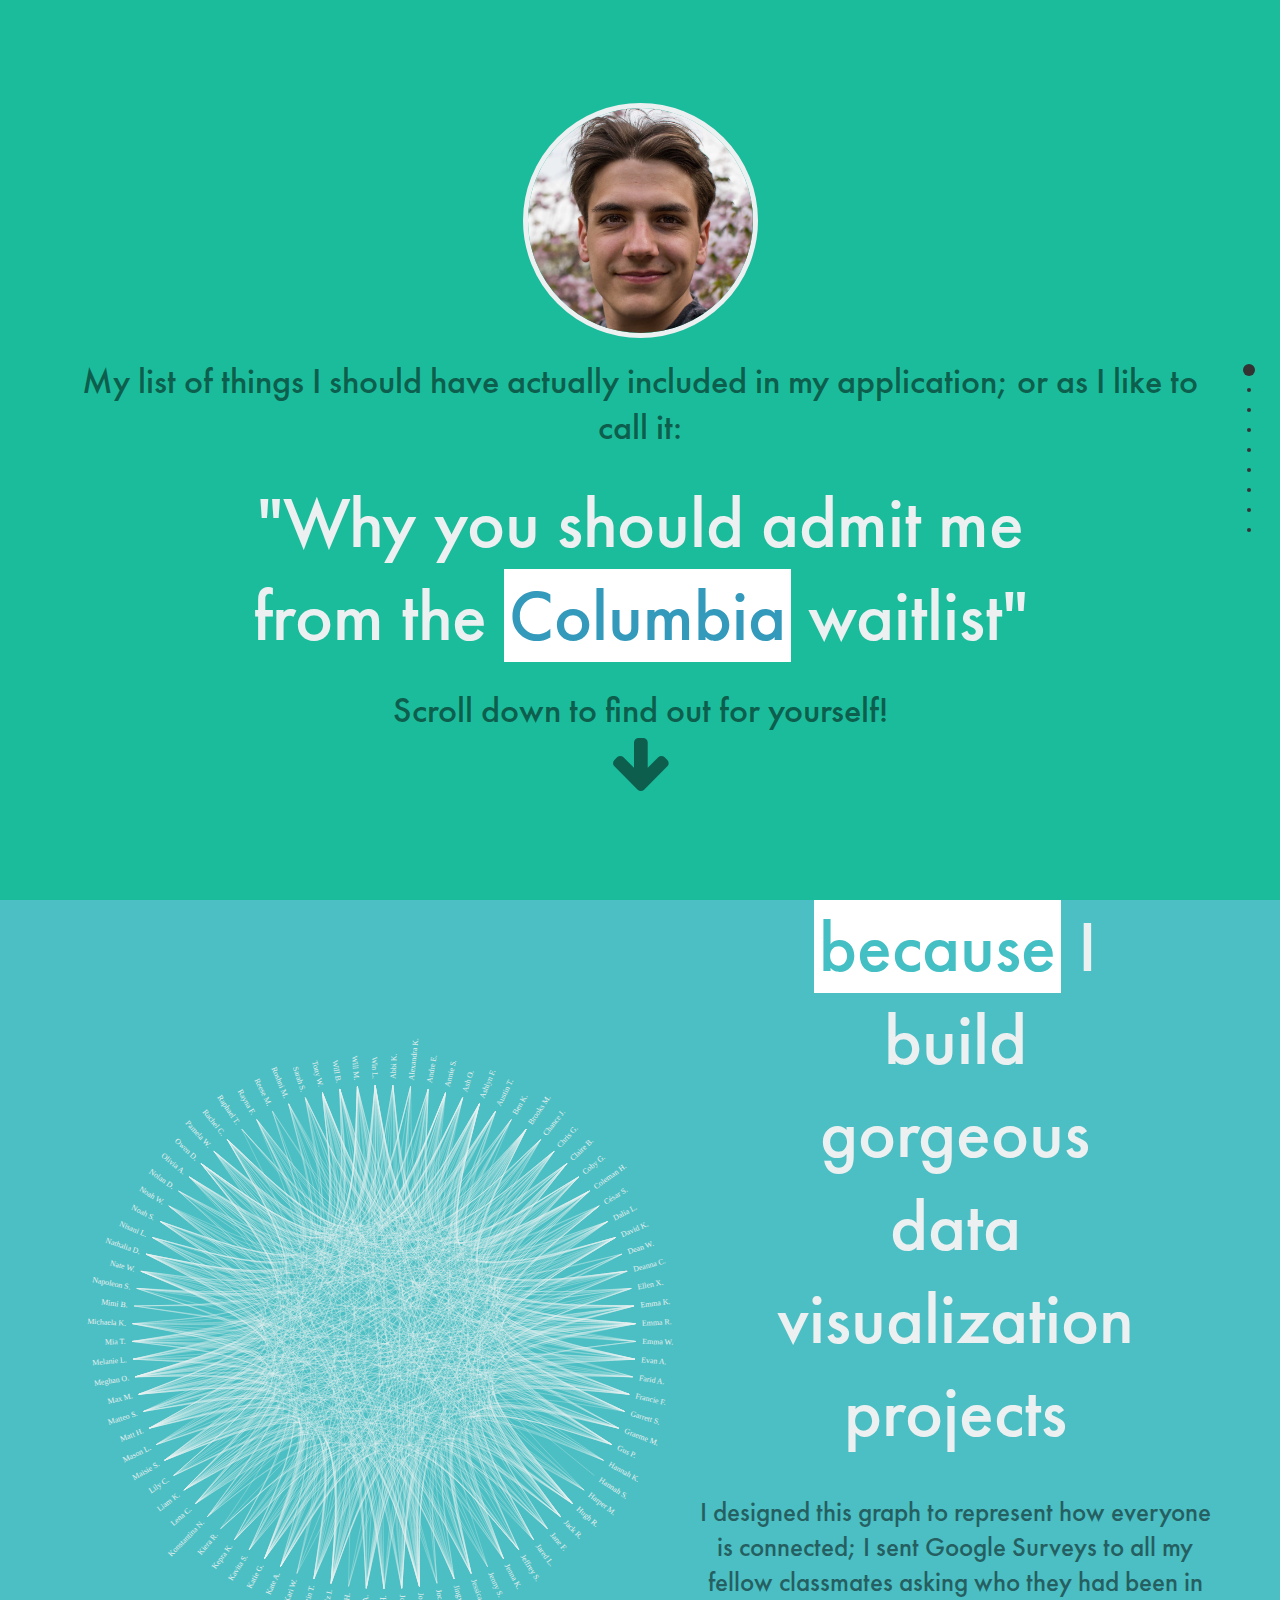
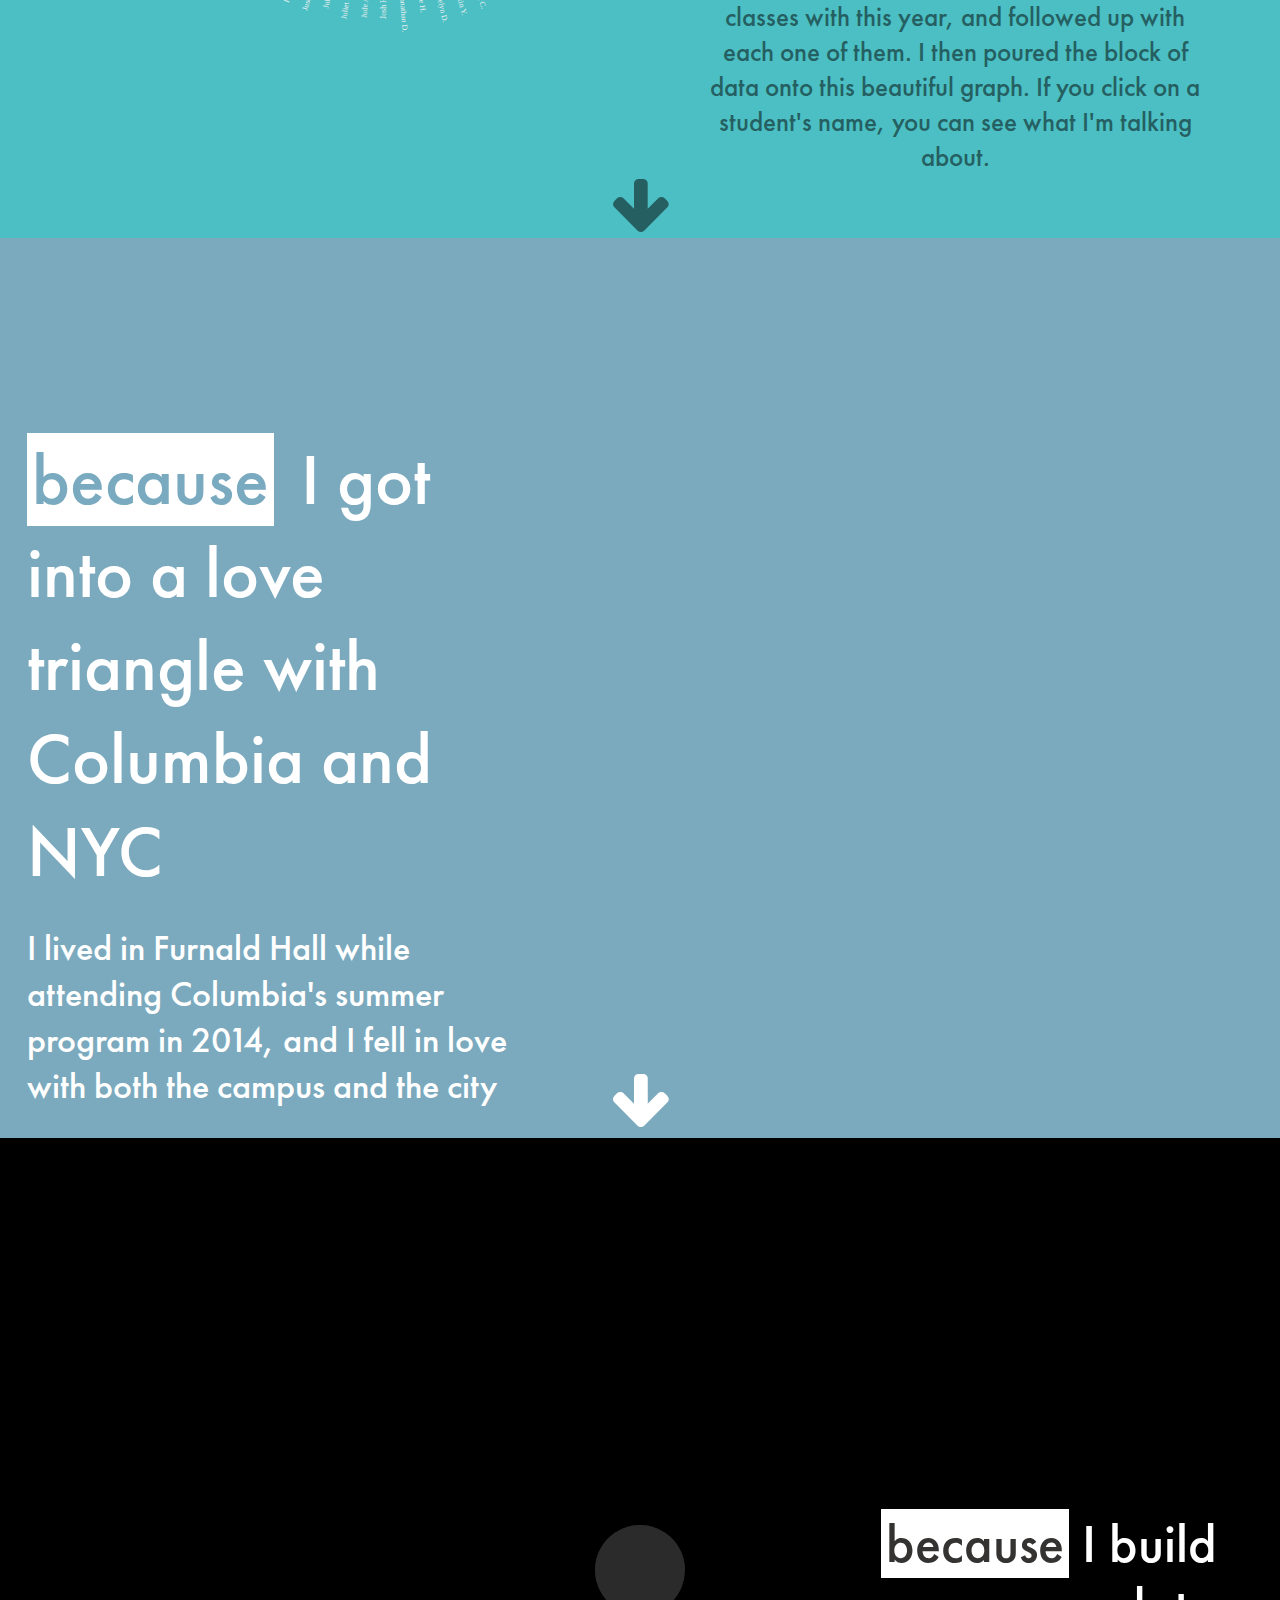
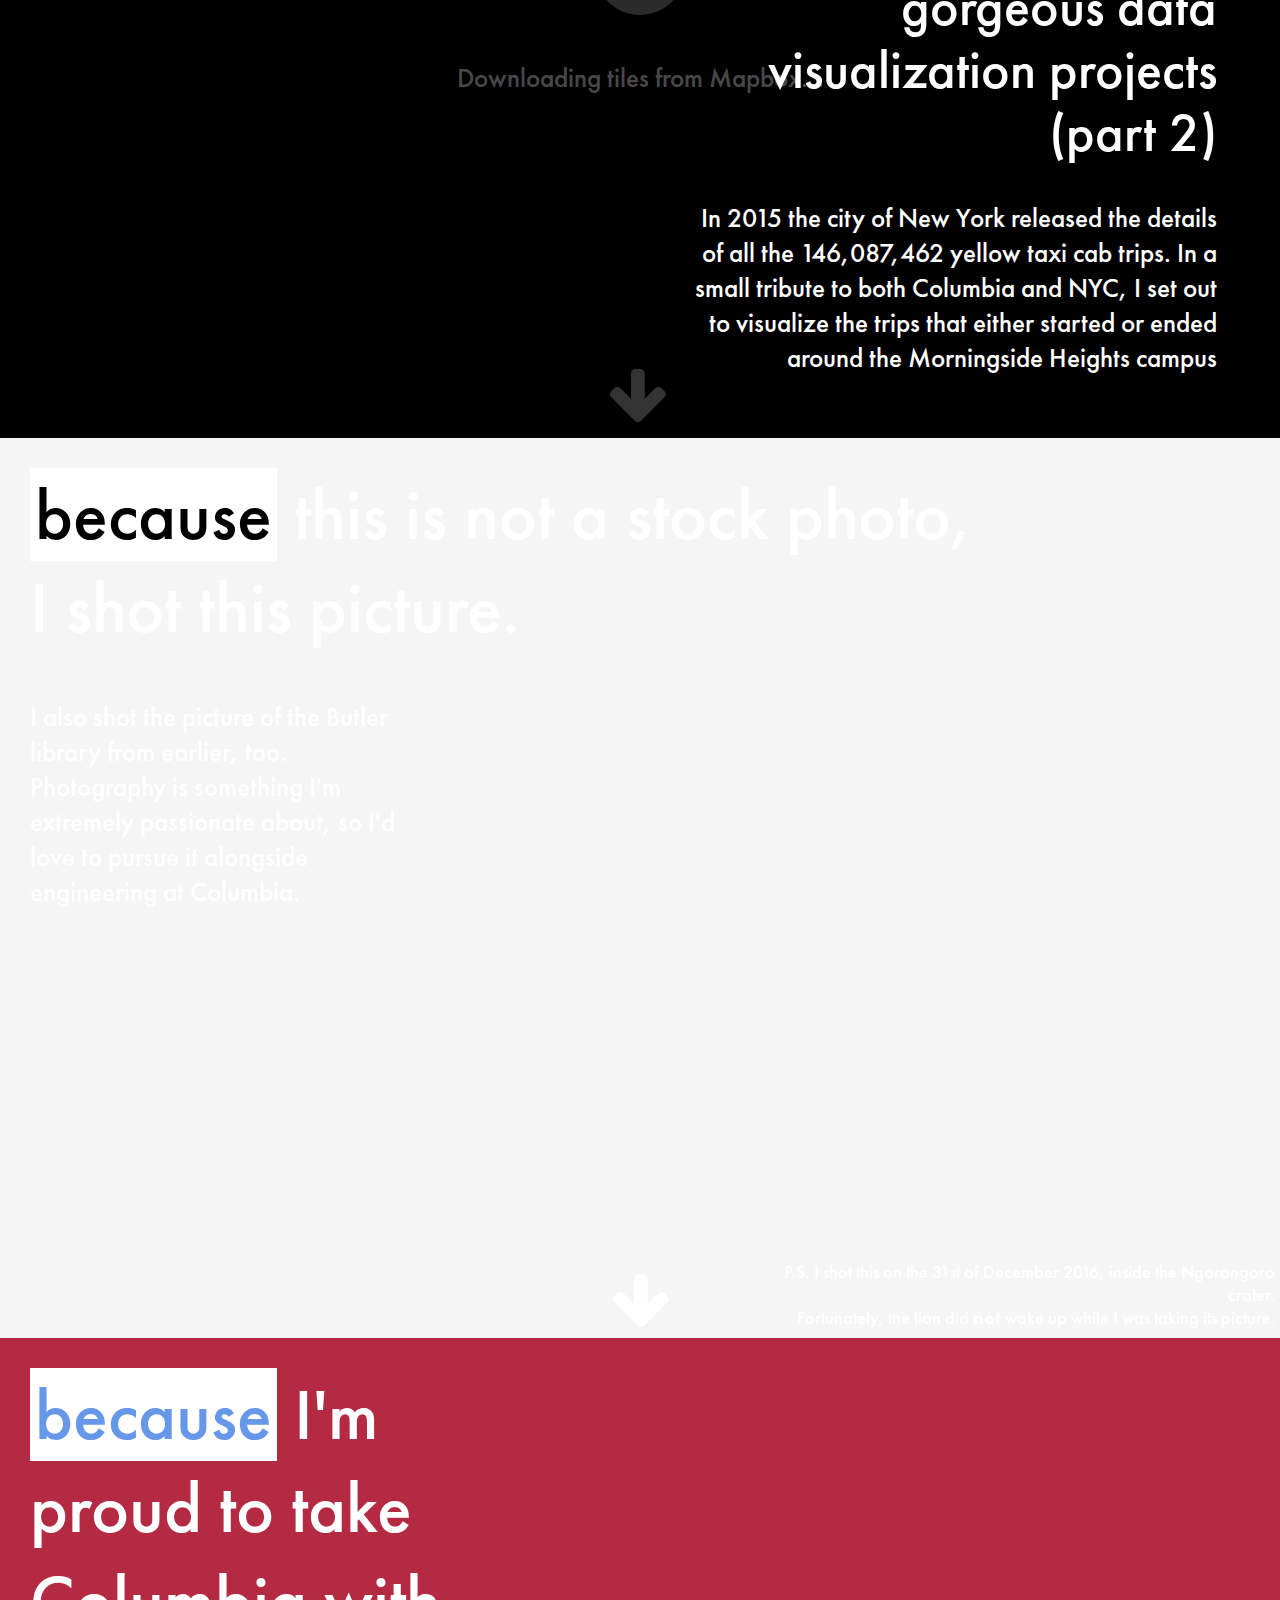
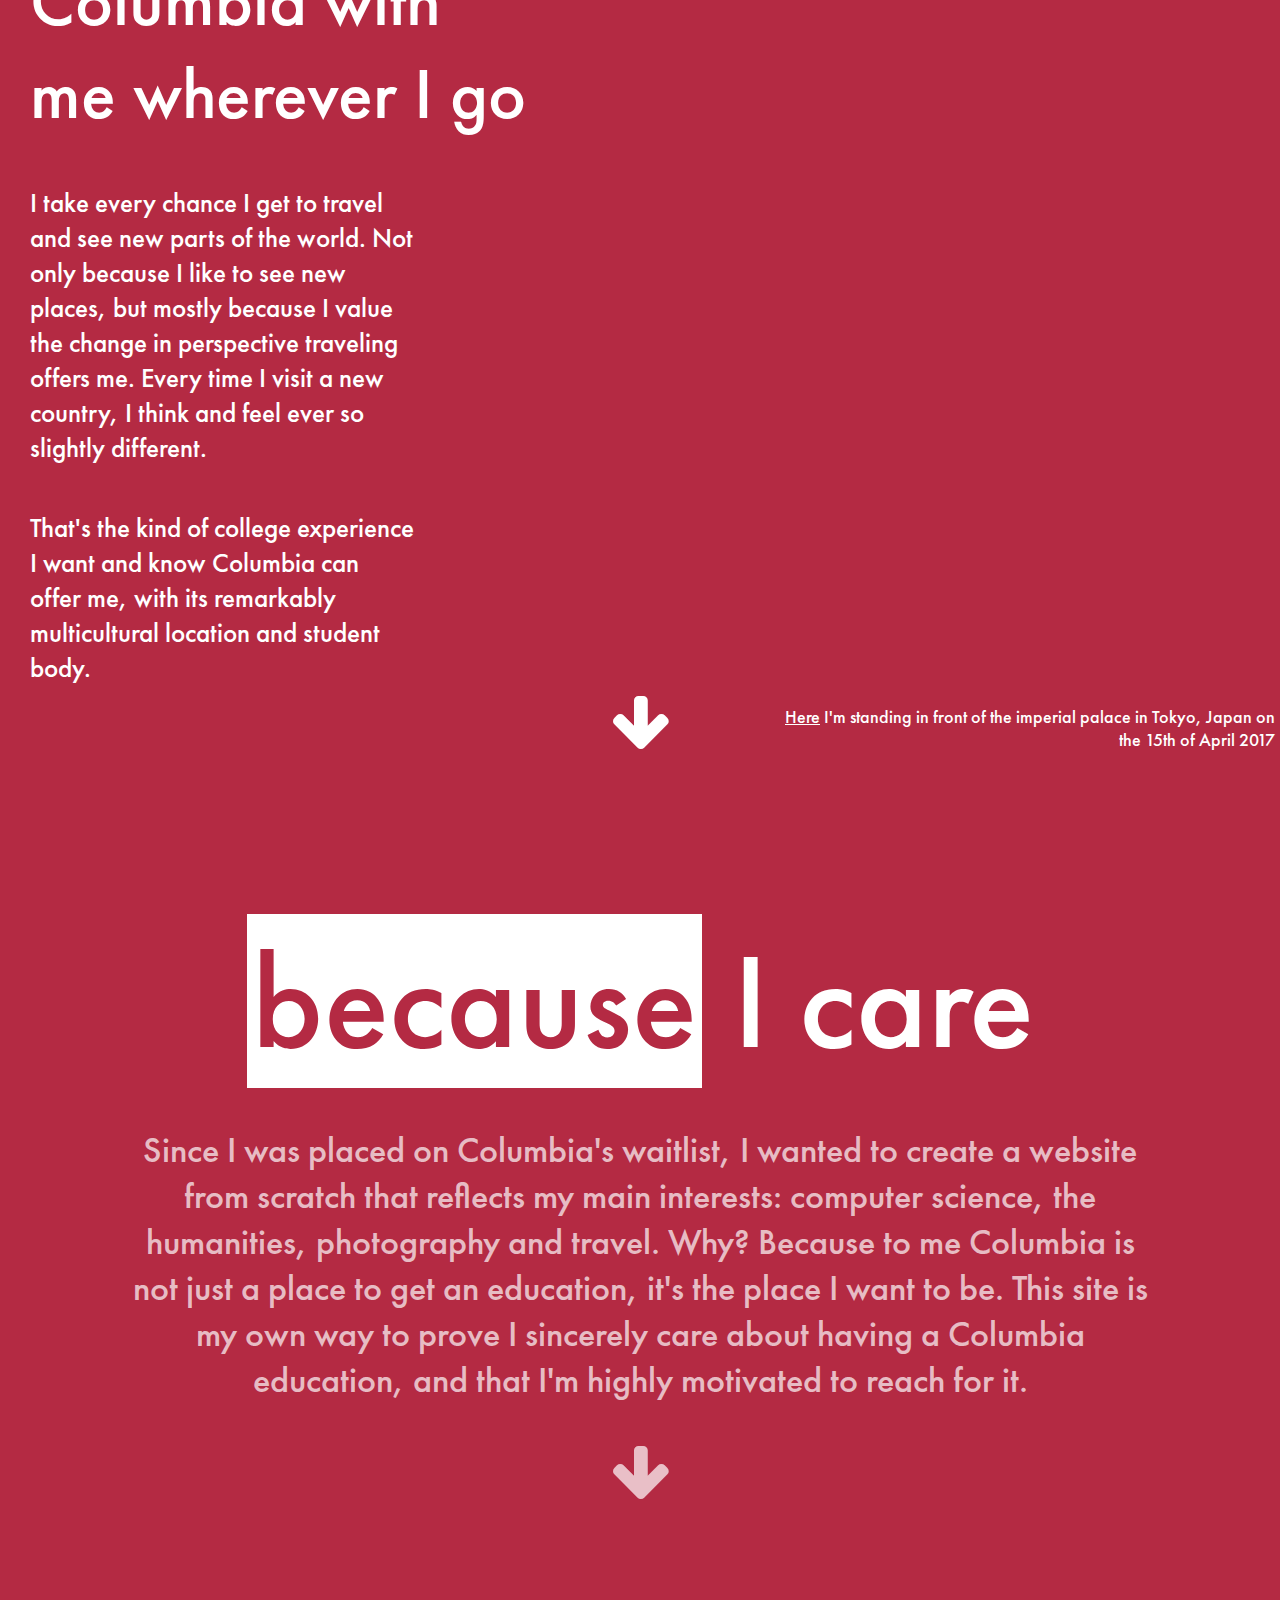
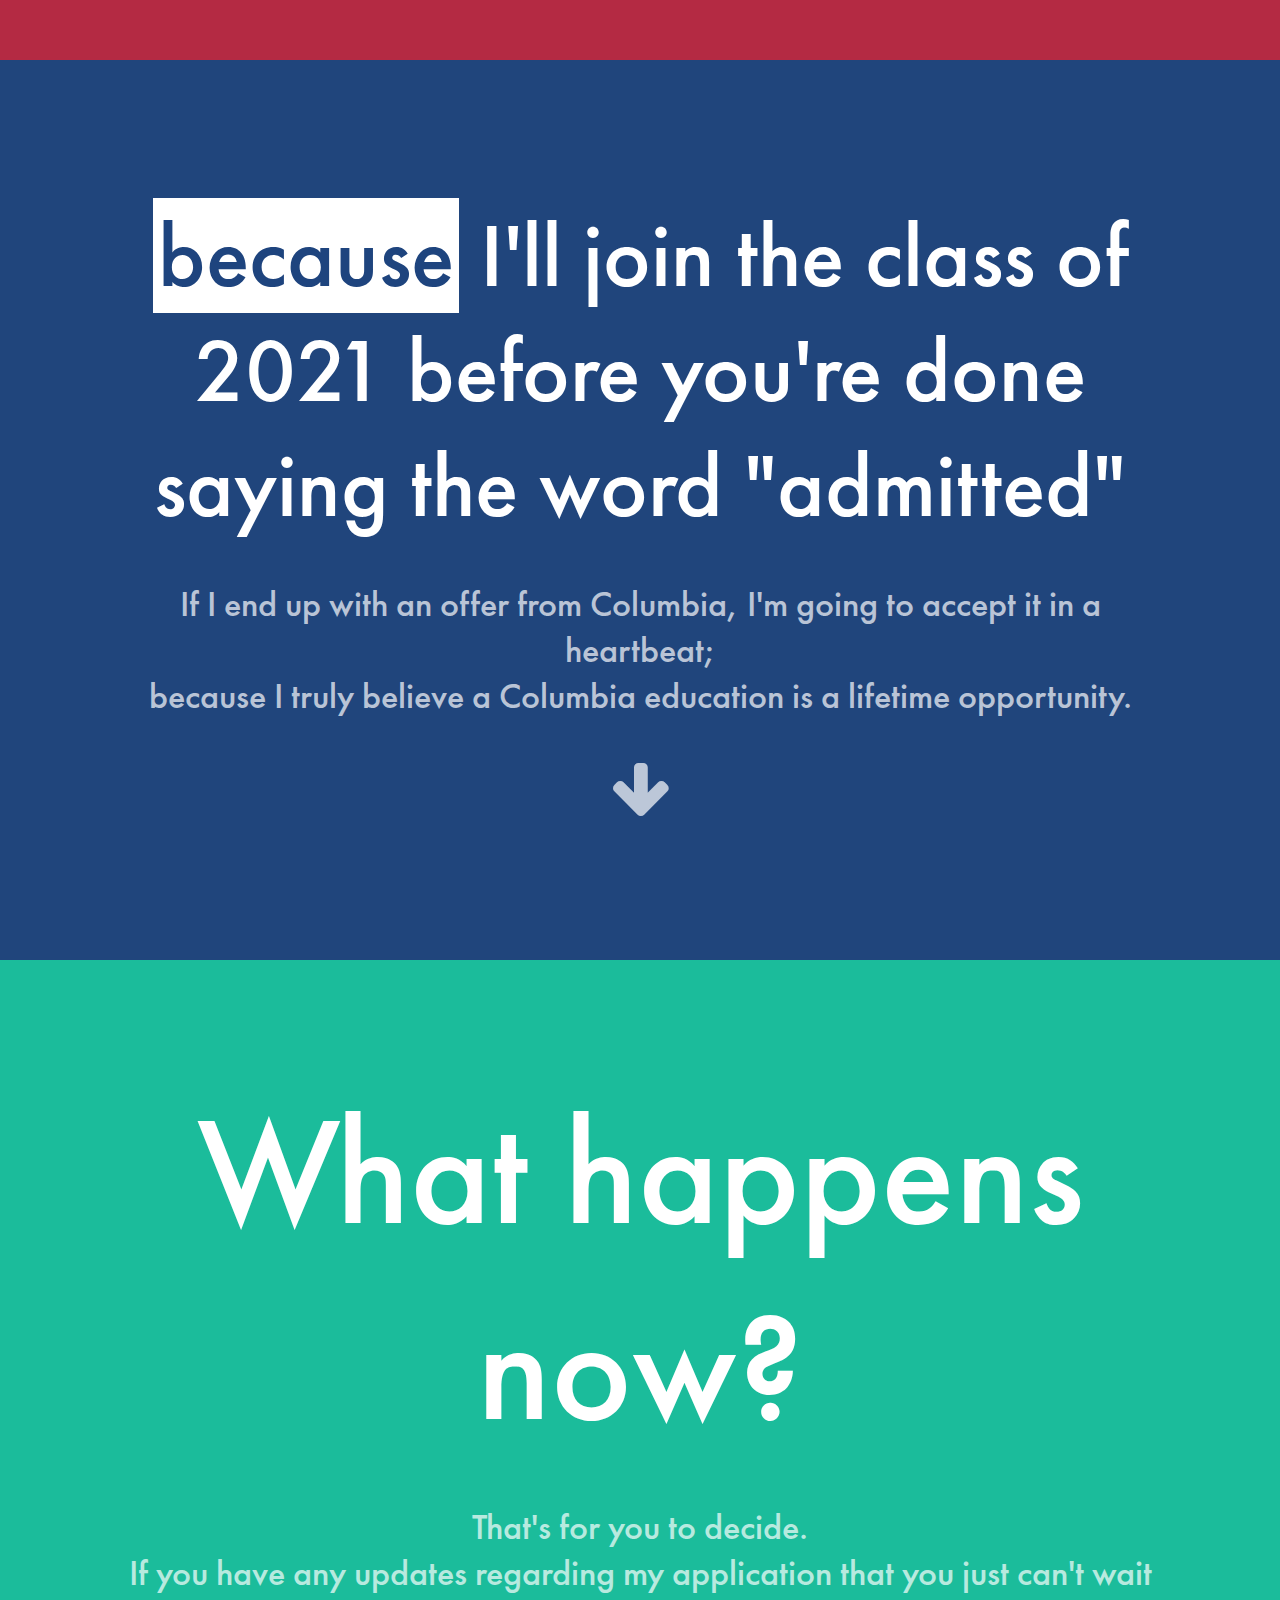
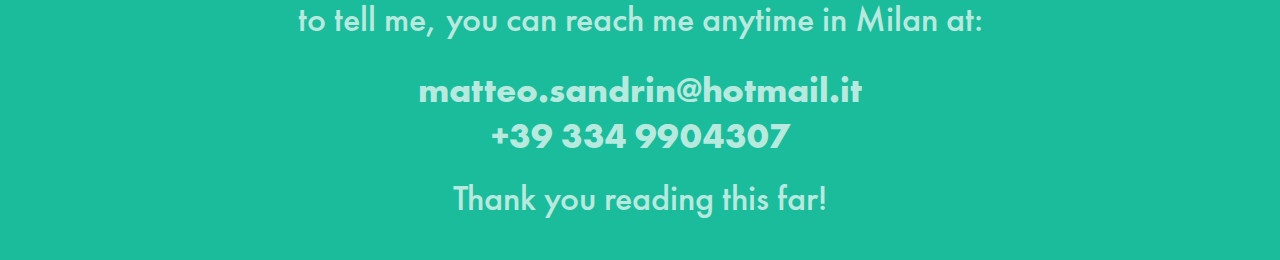
==== commit 487d1acc: "Changed formatting" ====
--- a/index.html
+++ b/index.html
@@ -80,7 +80,7 @@
 			</div>
 			<div class="section" id="section-attend">
 				<div class="section-attend-wrapper">
-					<h1><span style="color: #1E447E; background-color: white; padding: 0px 5px;">because</span> I'll be in the class of 2021 before you're done saying the word "admitted"</h1>
+					<h1><span style="color: #1E447E; background-color: white; padding: 0px 5px;">because</span> I'll join the class of 2021 before you're done saying the word "admitted"</h1>
 					<p>If I end up with an offer from Columbia, I'm going to accept it in a heartbeat;<br>because I truly believe a Columbia education is a lifetime opportunity.</p>
 					<i class="fa fa-arrow-down fa-4x section-site-arrow-down" aria-hidden="true" onclick="$.fn.fullpage.moveSectionDown();"></i>
 				</div>
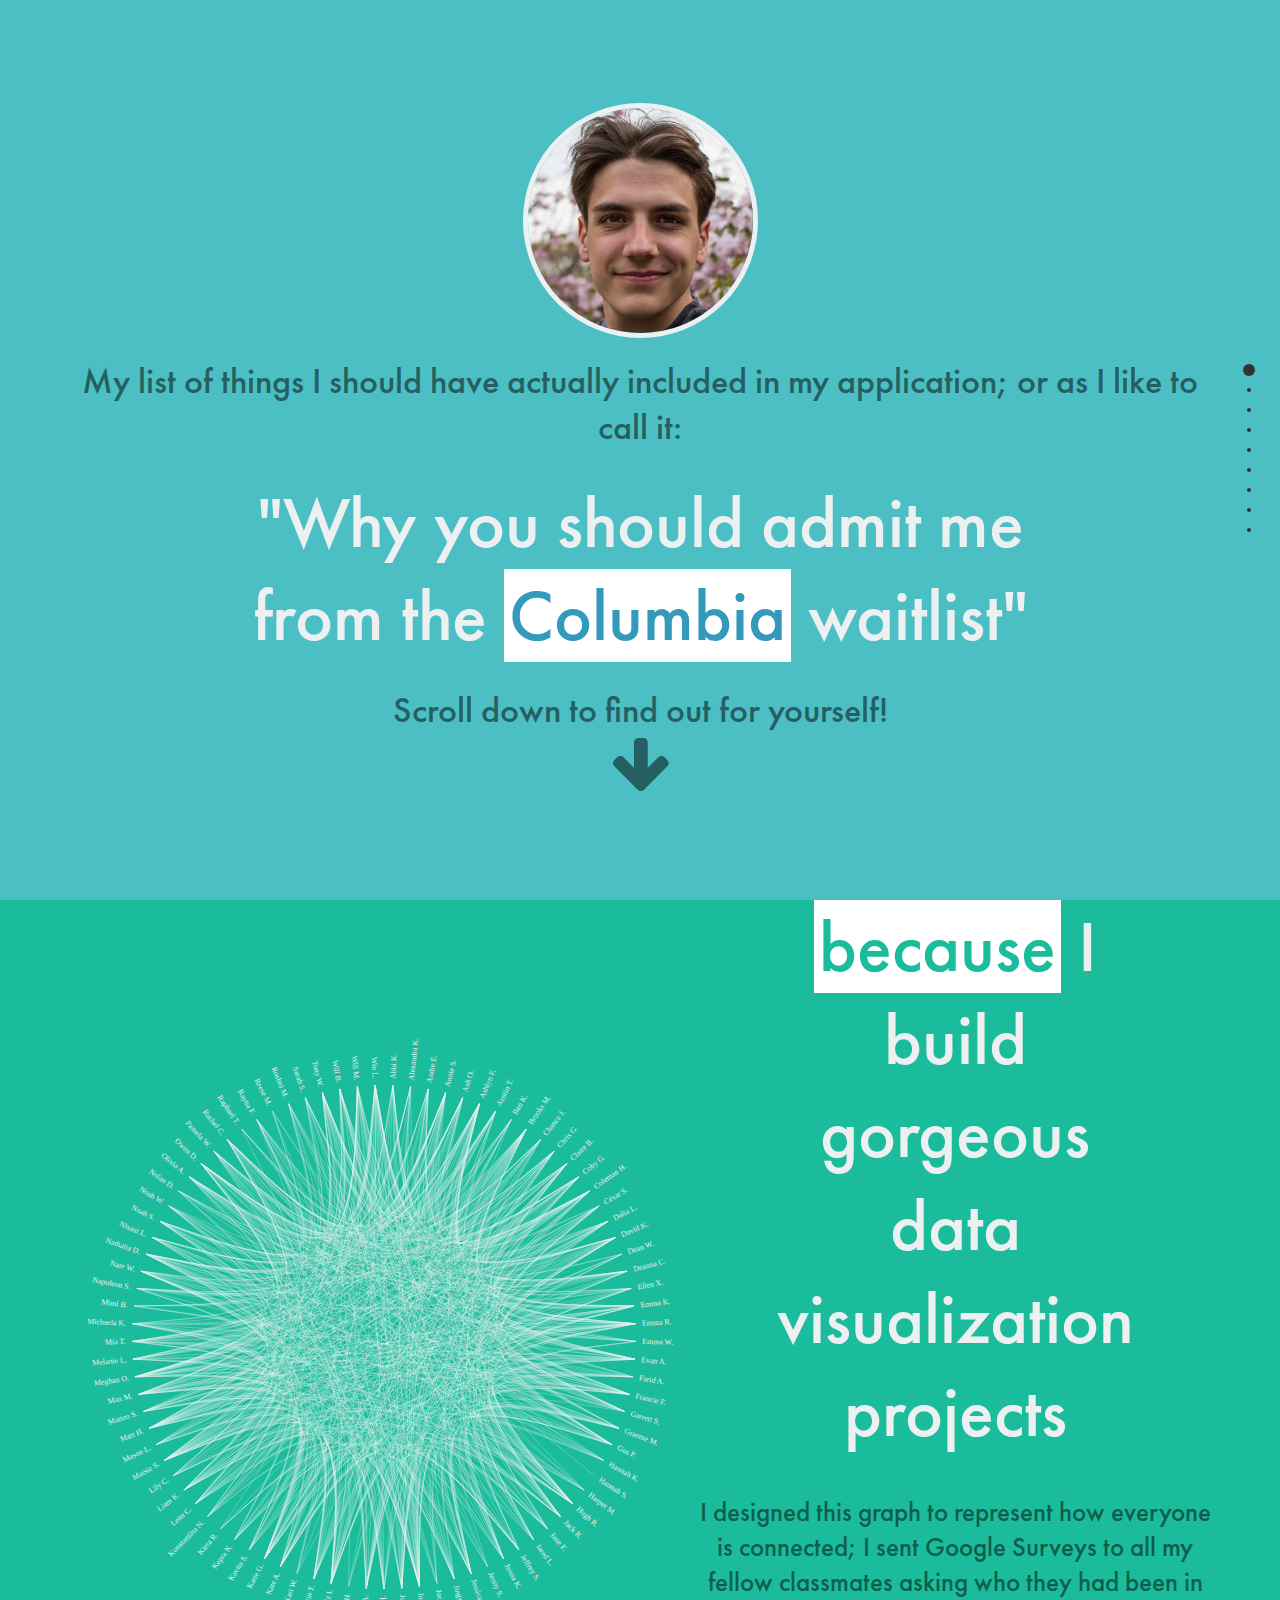
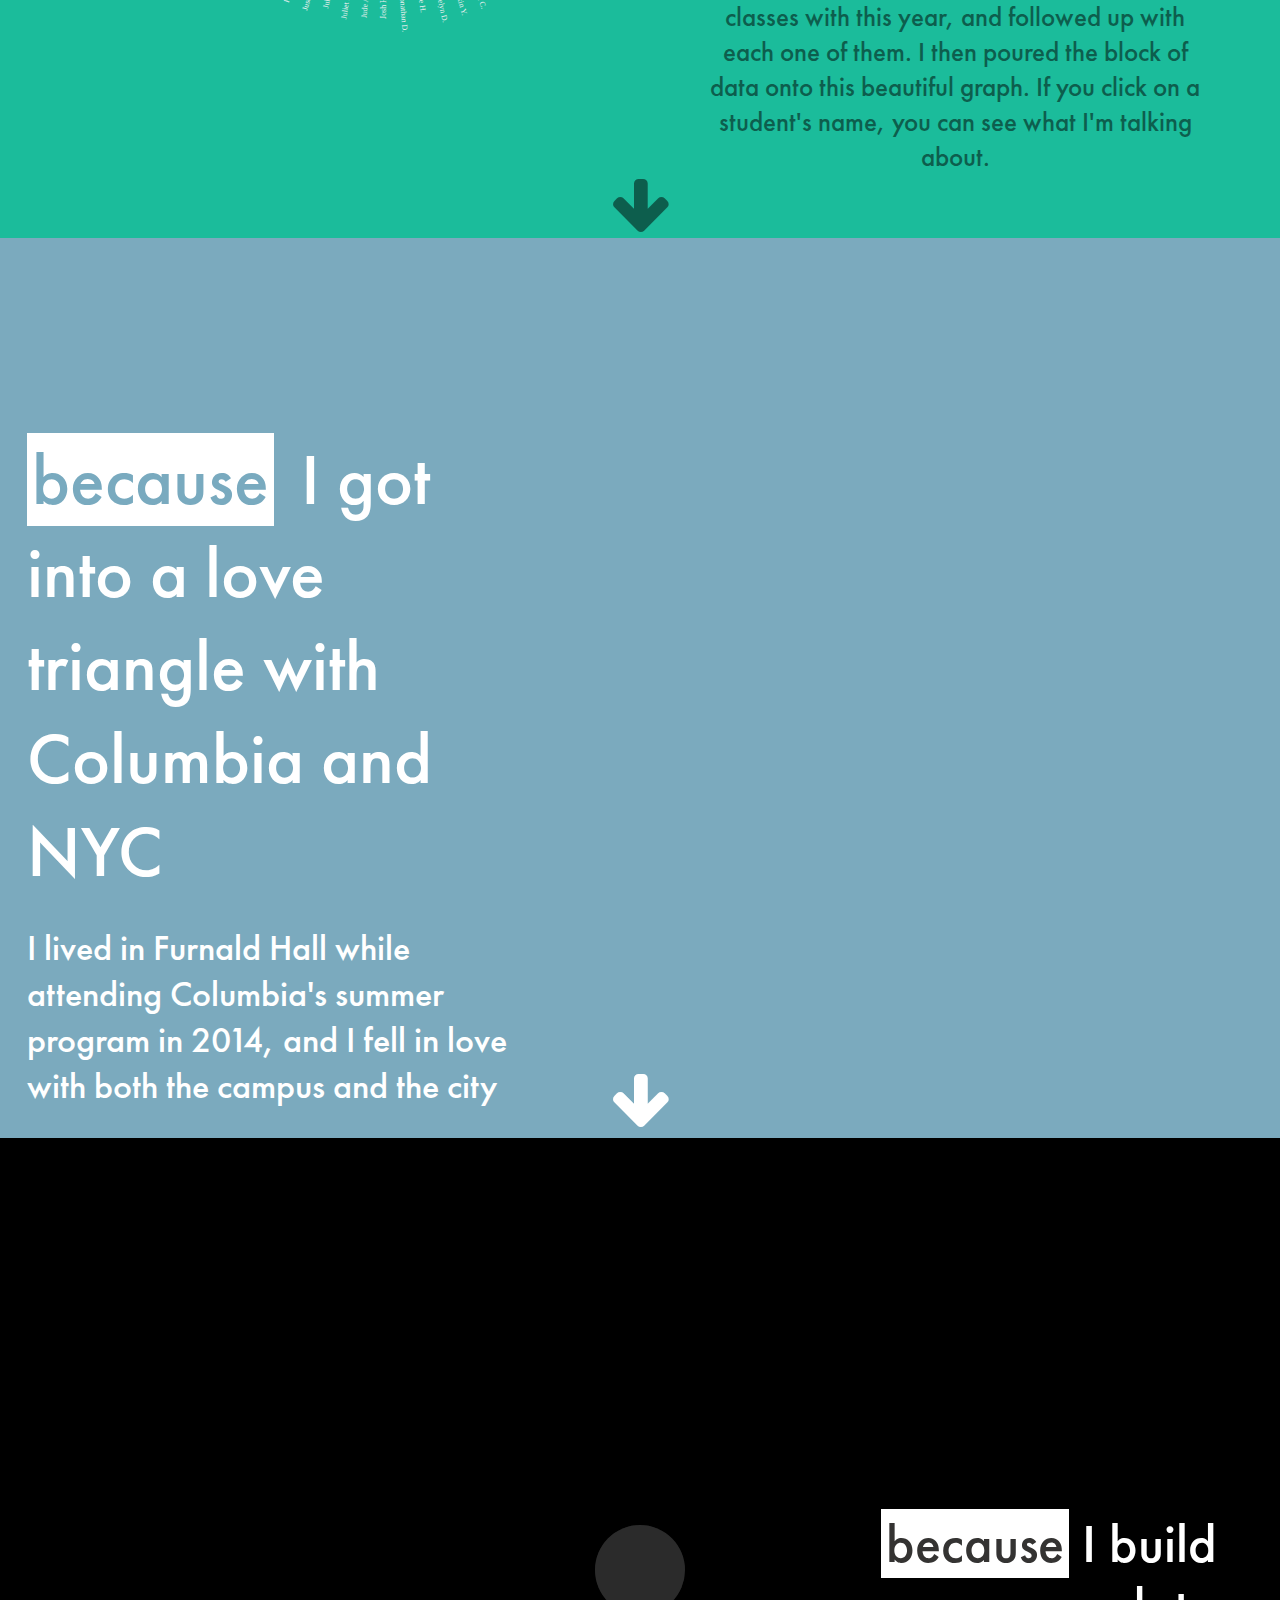
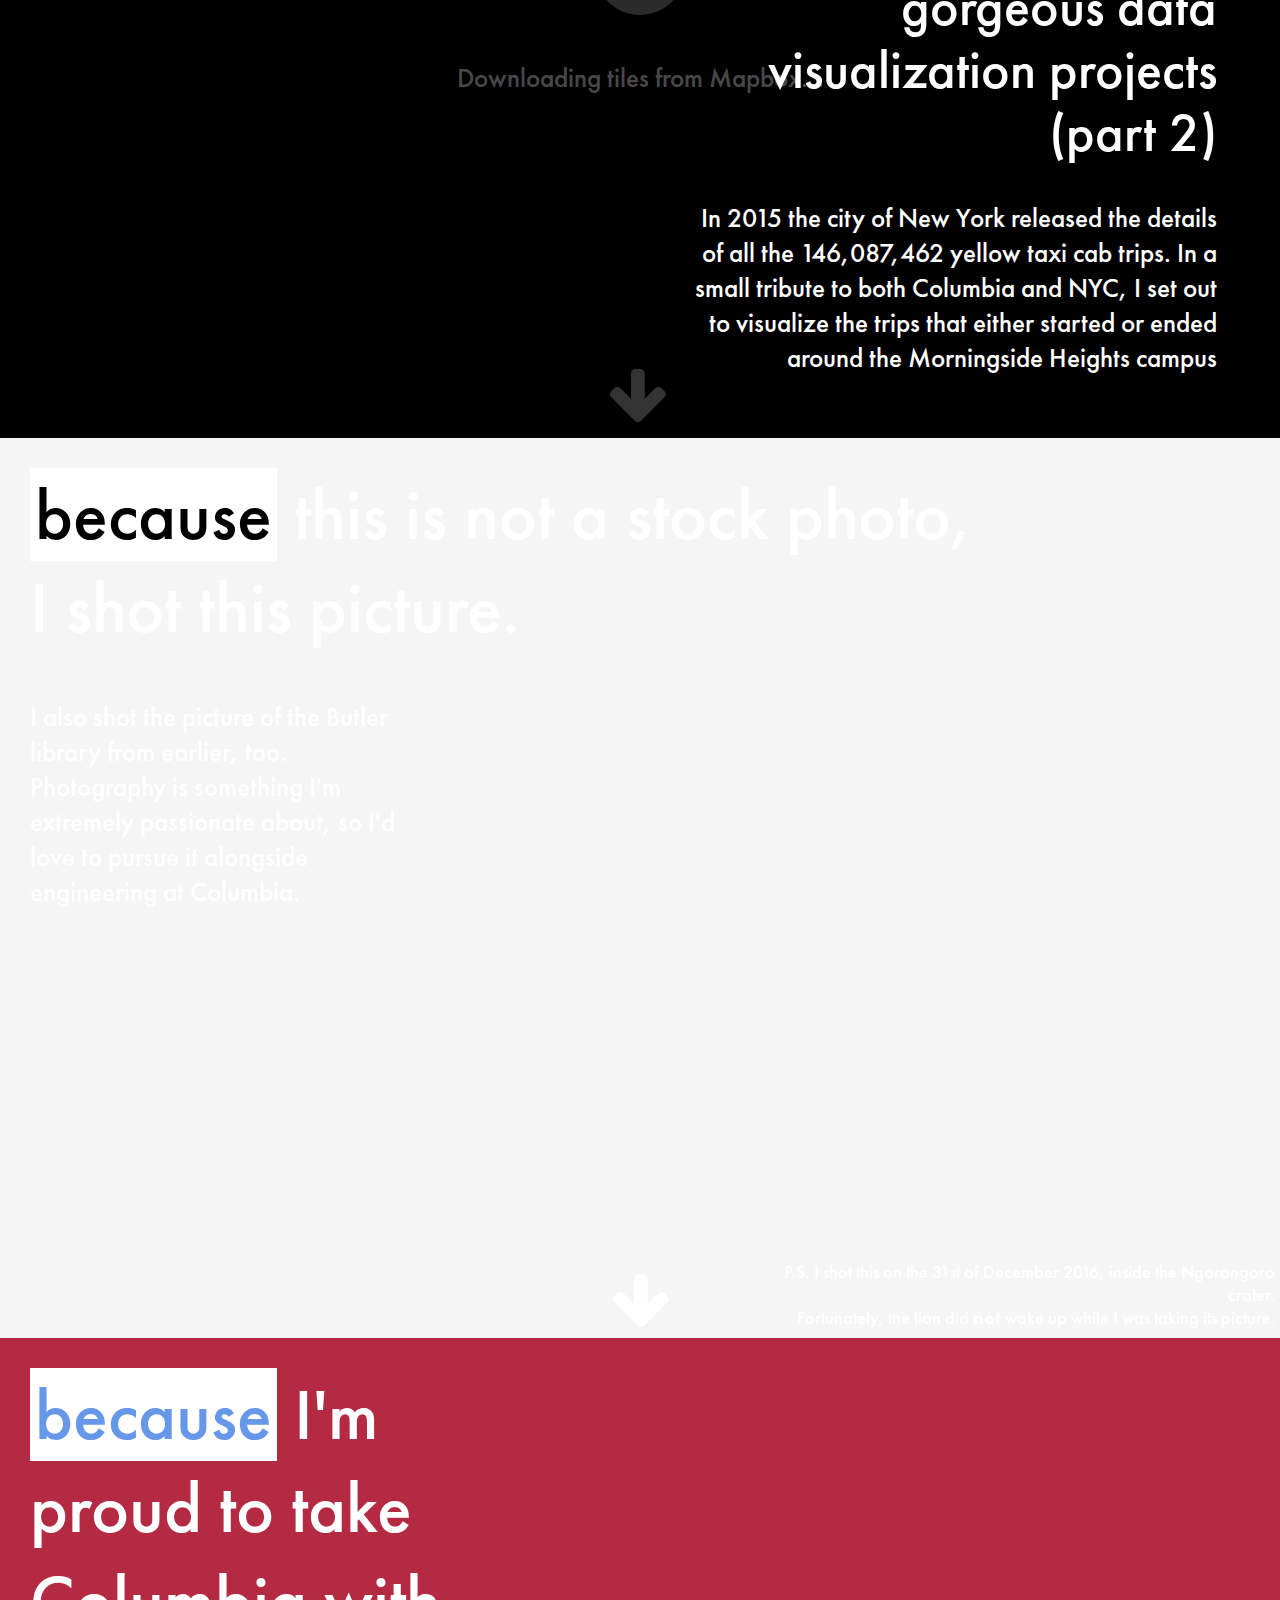
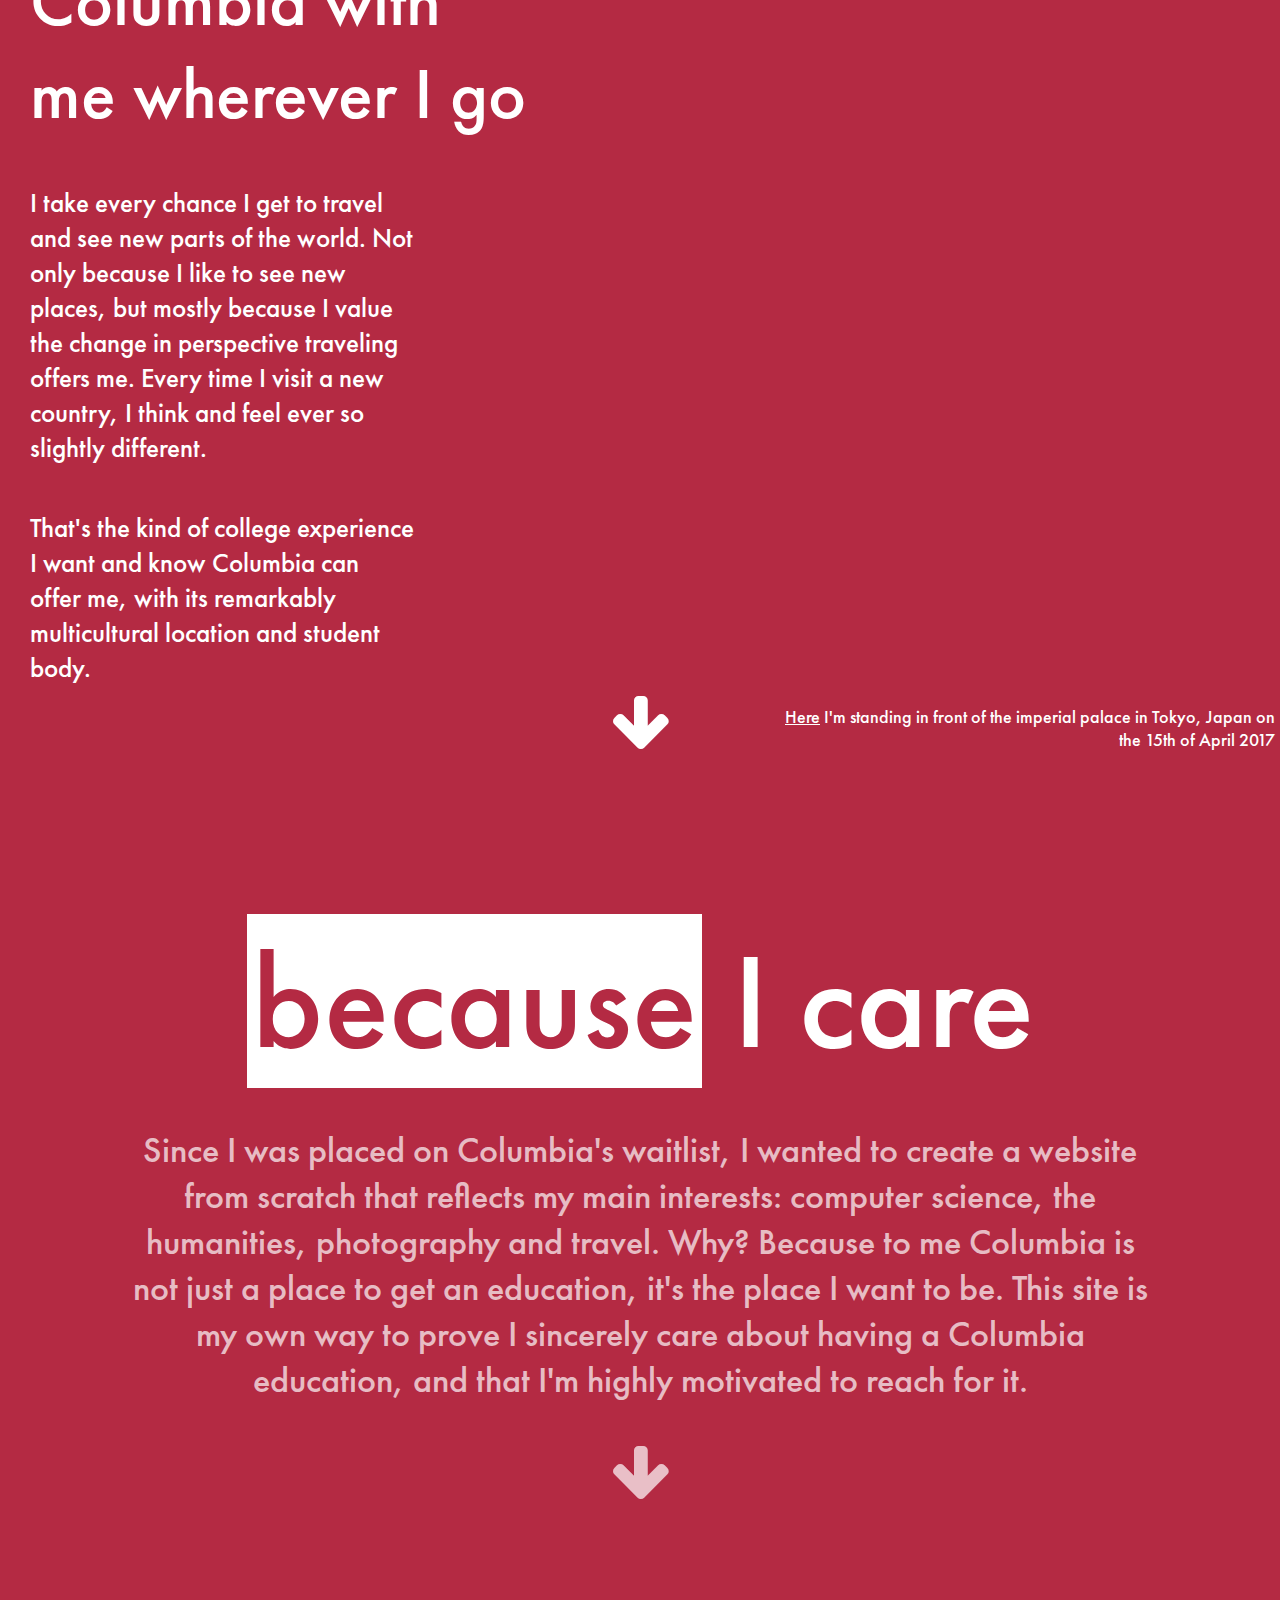
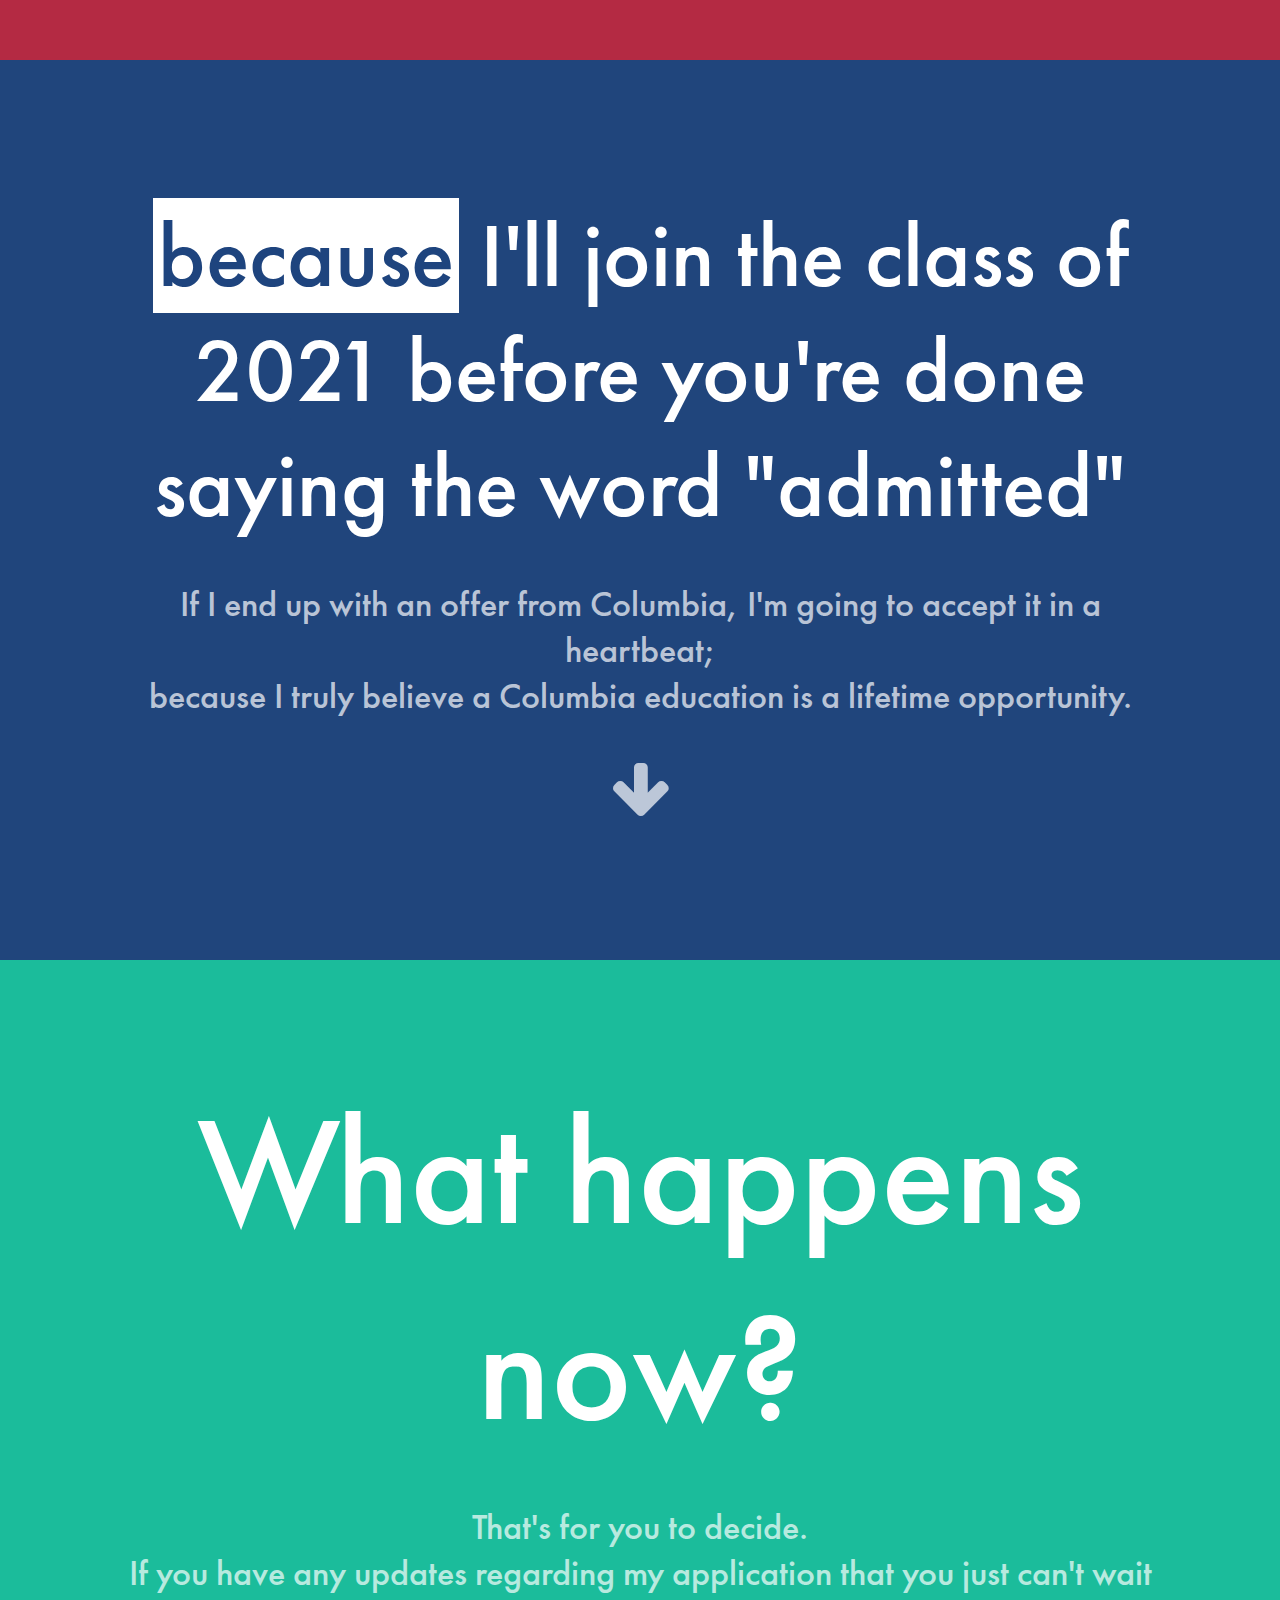
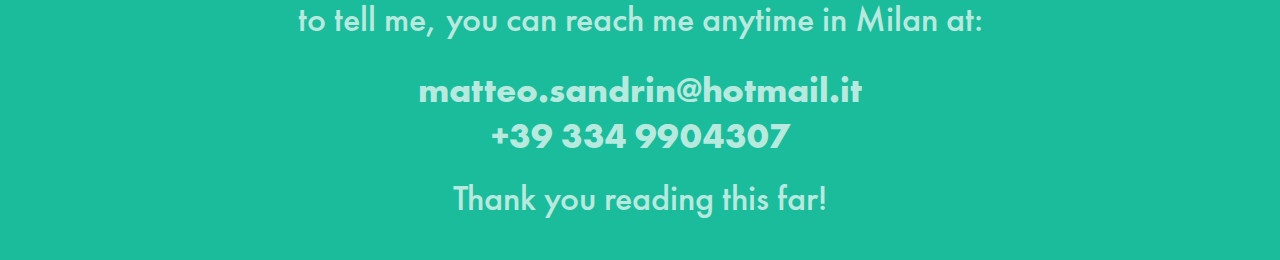
==== commit b3c6e844: "Switched two colors" ====
--- a/index.html
+++ b/index.html
@@ -29,7 +29,7 @@
 				<div class="section-data-wrapper">
 					<div class="graph-frame"></div>
 					<div class="section-data-text-wrapper">
-						<h1><span style="color: #44BFC4; background-color: white; padding: 0px 5px;">because</span> I build gorgeous data visualization projects</h1>
+						<h1><span style="color: #1bbc9b; background-color: white; padding: 0px 5px;">because</span> I build gorgeous data visualization projects</h1>
 						<p>I designed this graph to represent how everyone is connected; I sent Google Surveys to all my fellow classmates asking who they had been in classes with this year, and followed up with each one of them. I then poured the block of data onto this beautiful graph. If you click on a student's name, you can see what I'm talking about.</p>
 					</div>
 				</div>
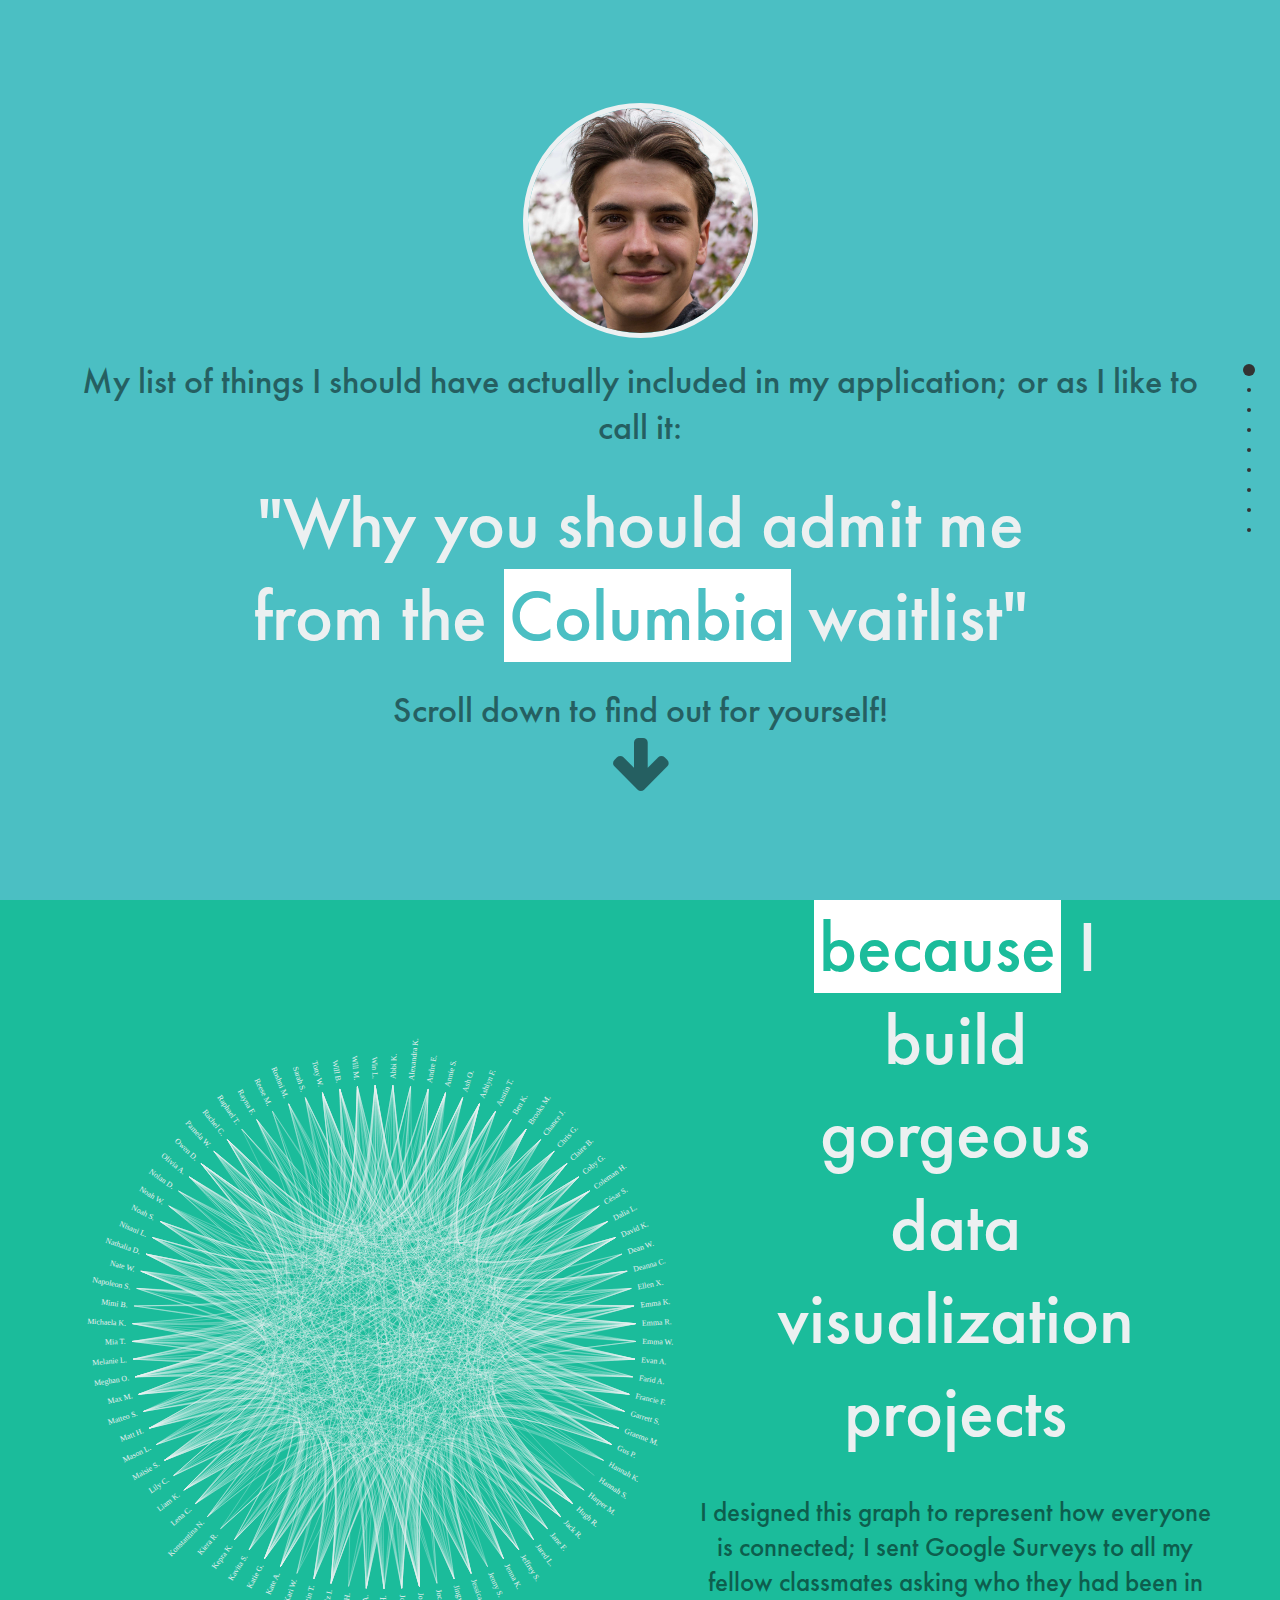
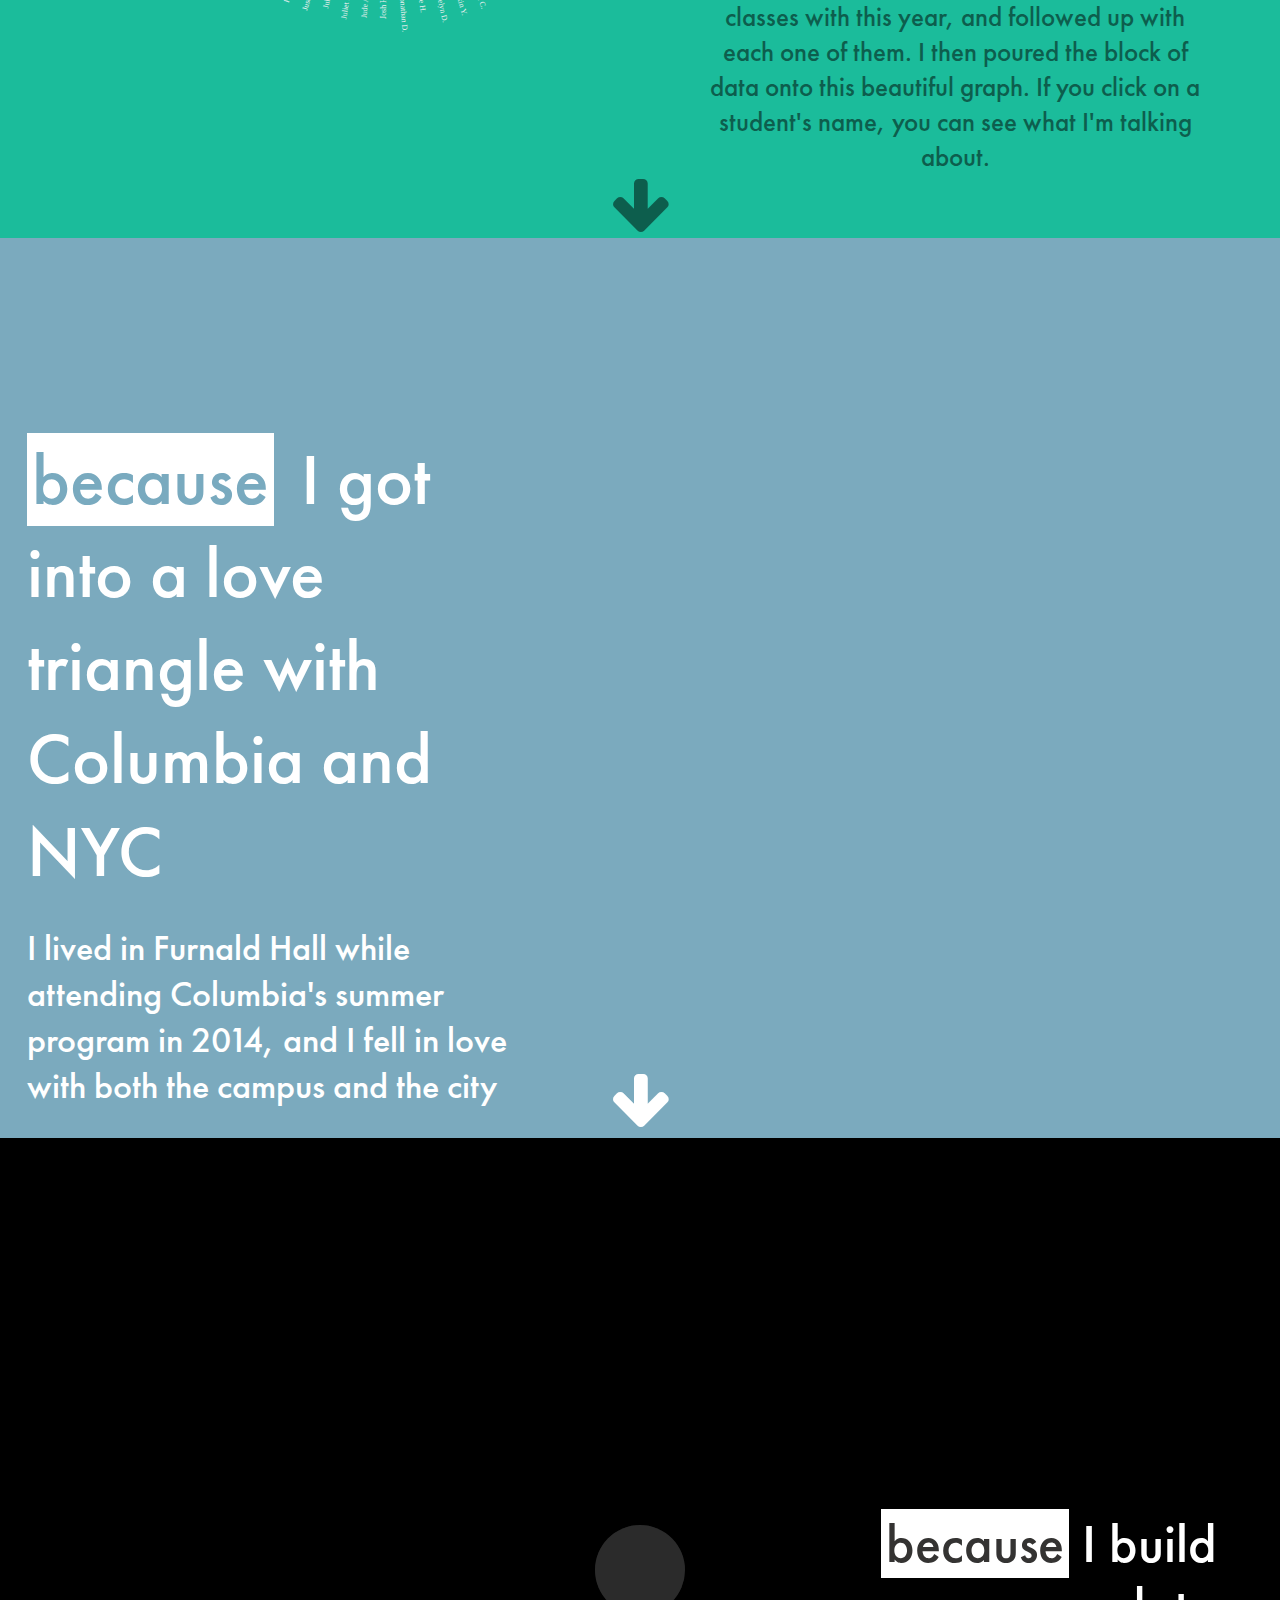
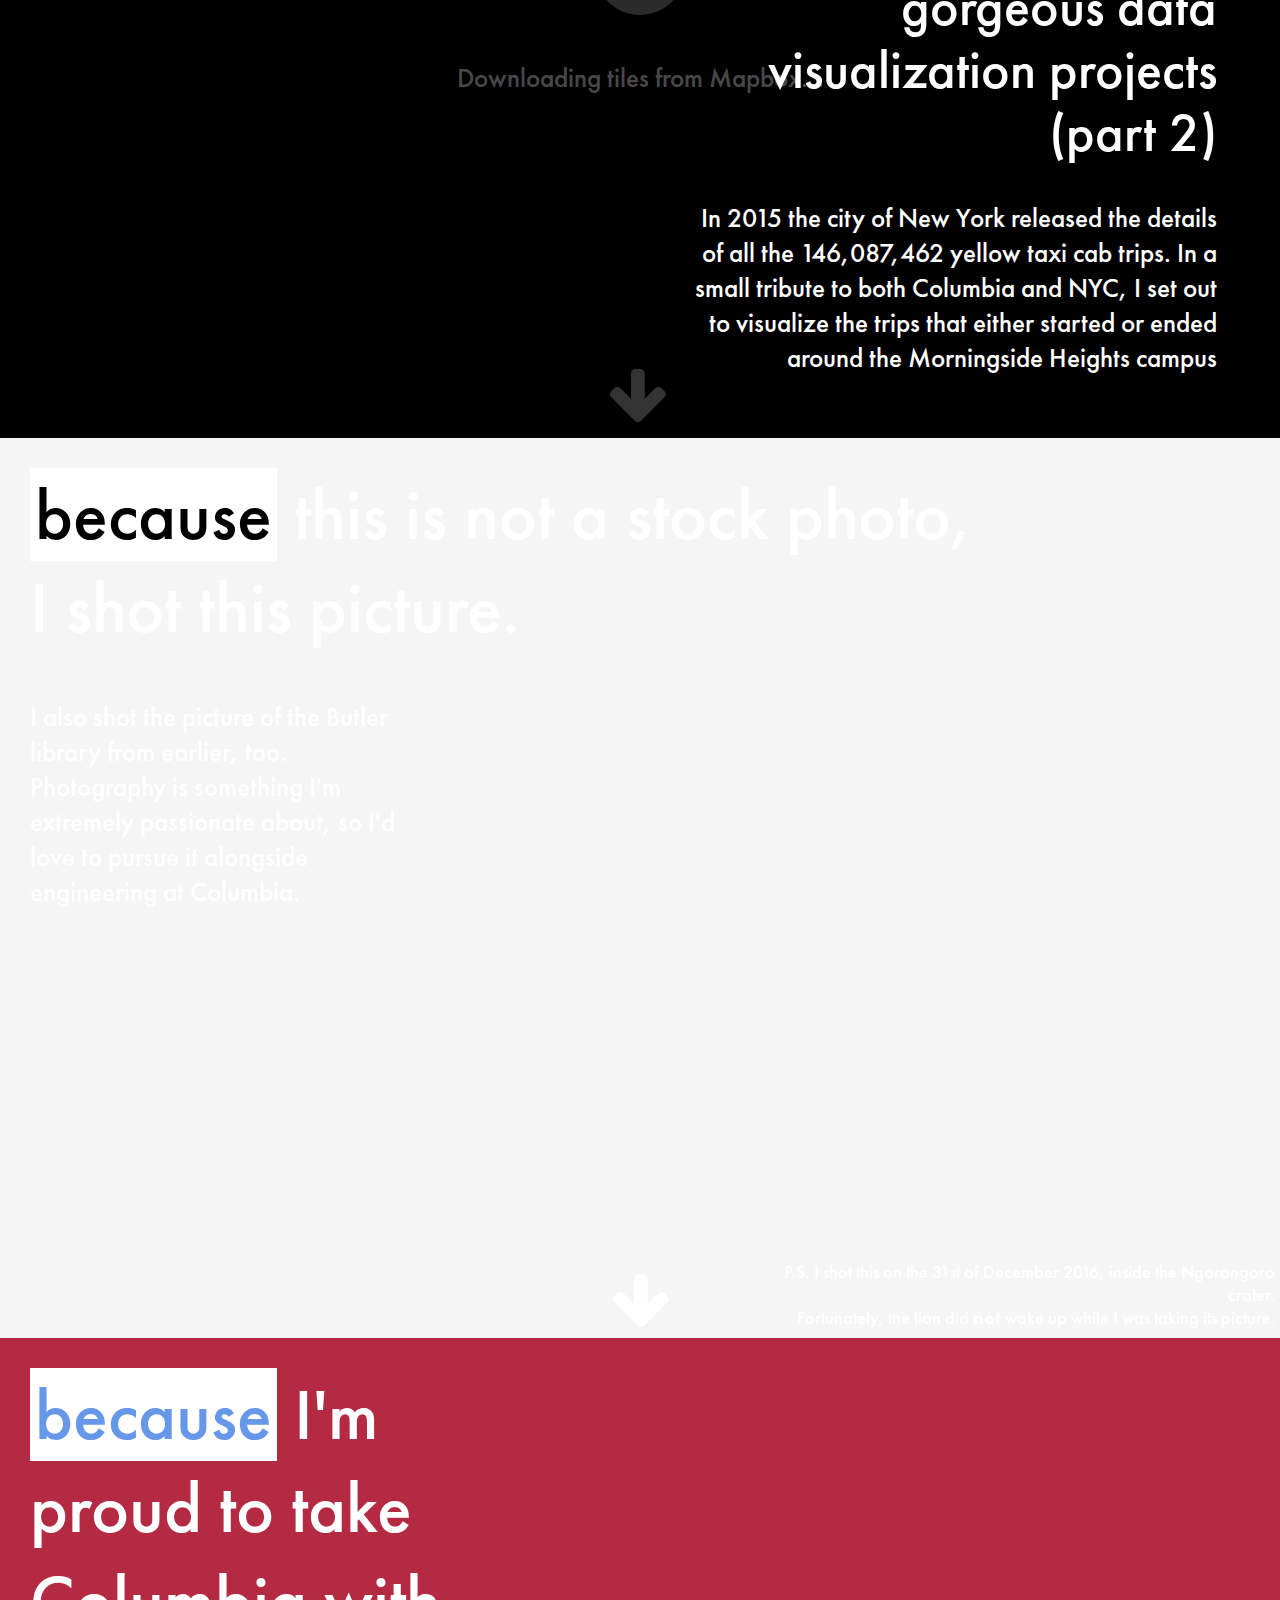
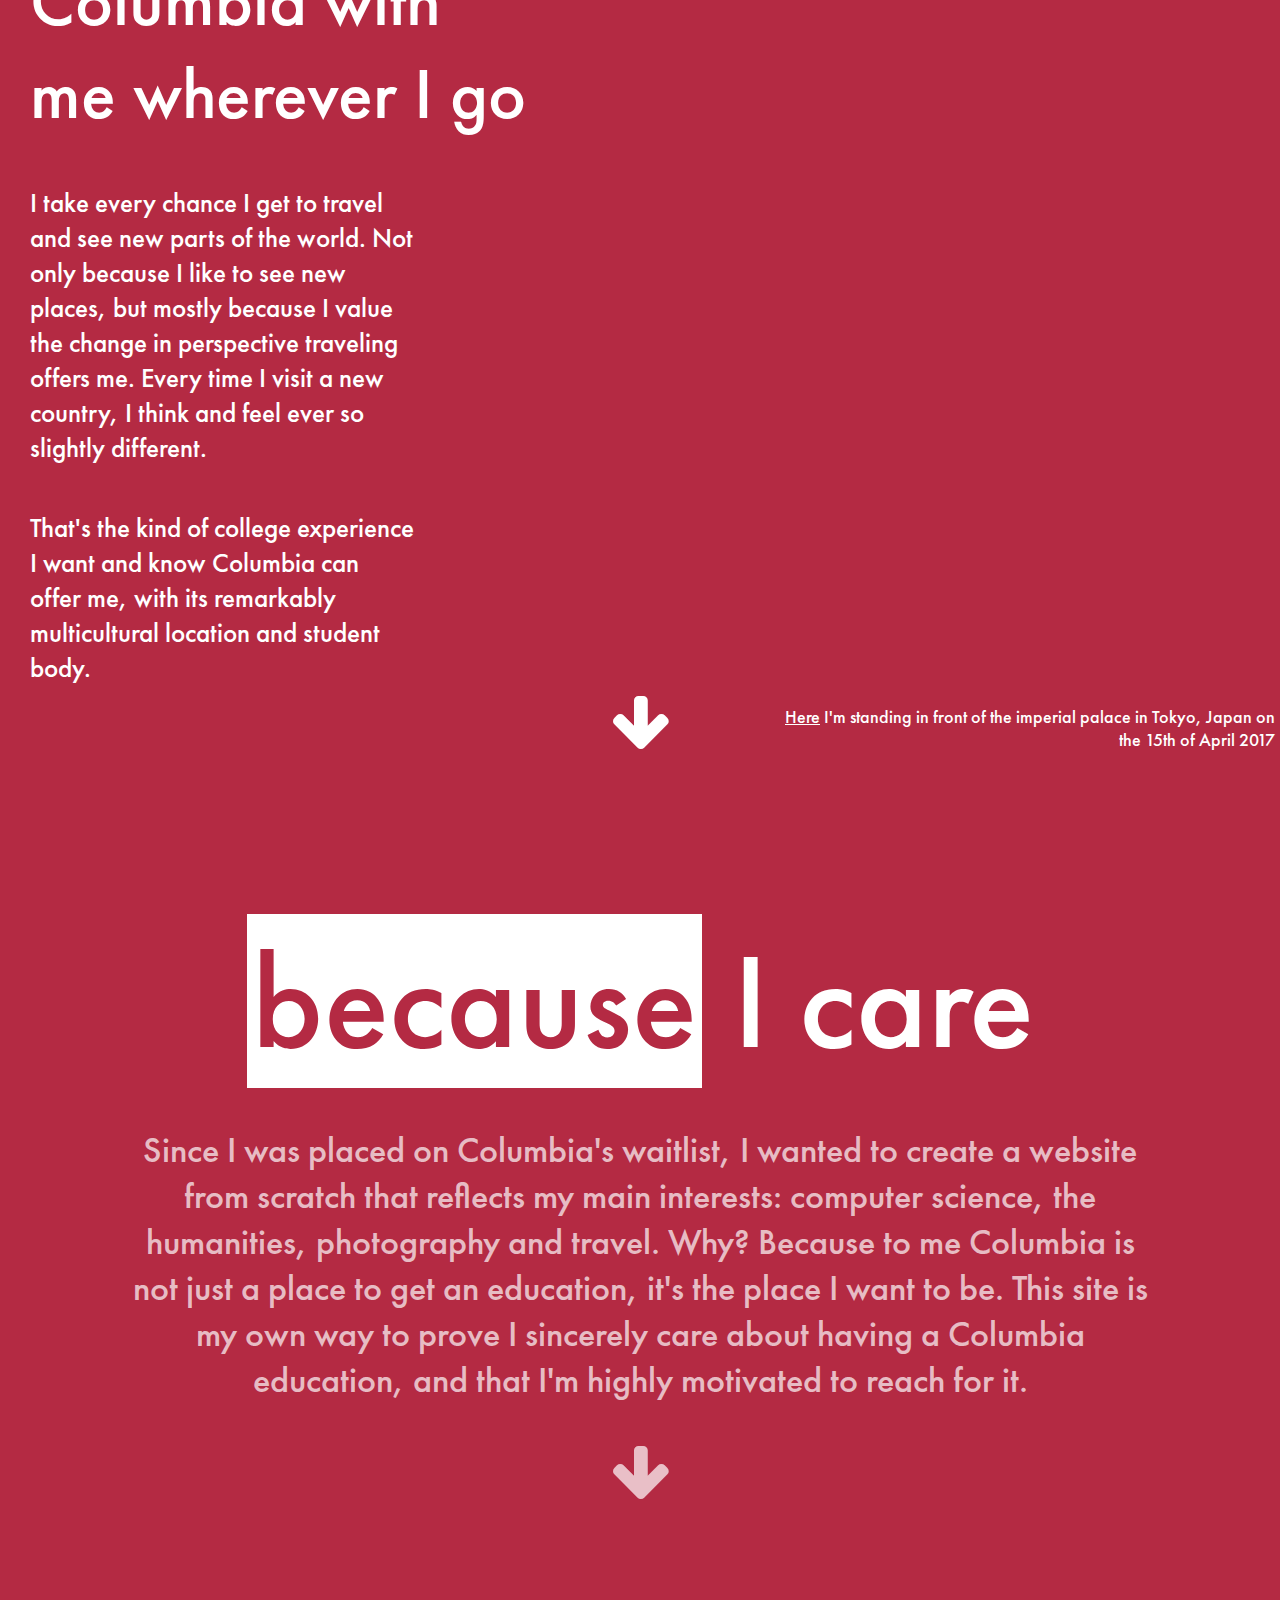
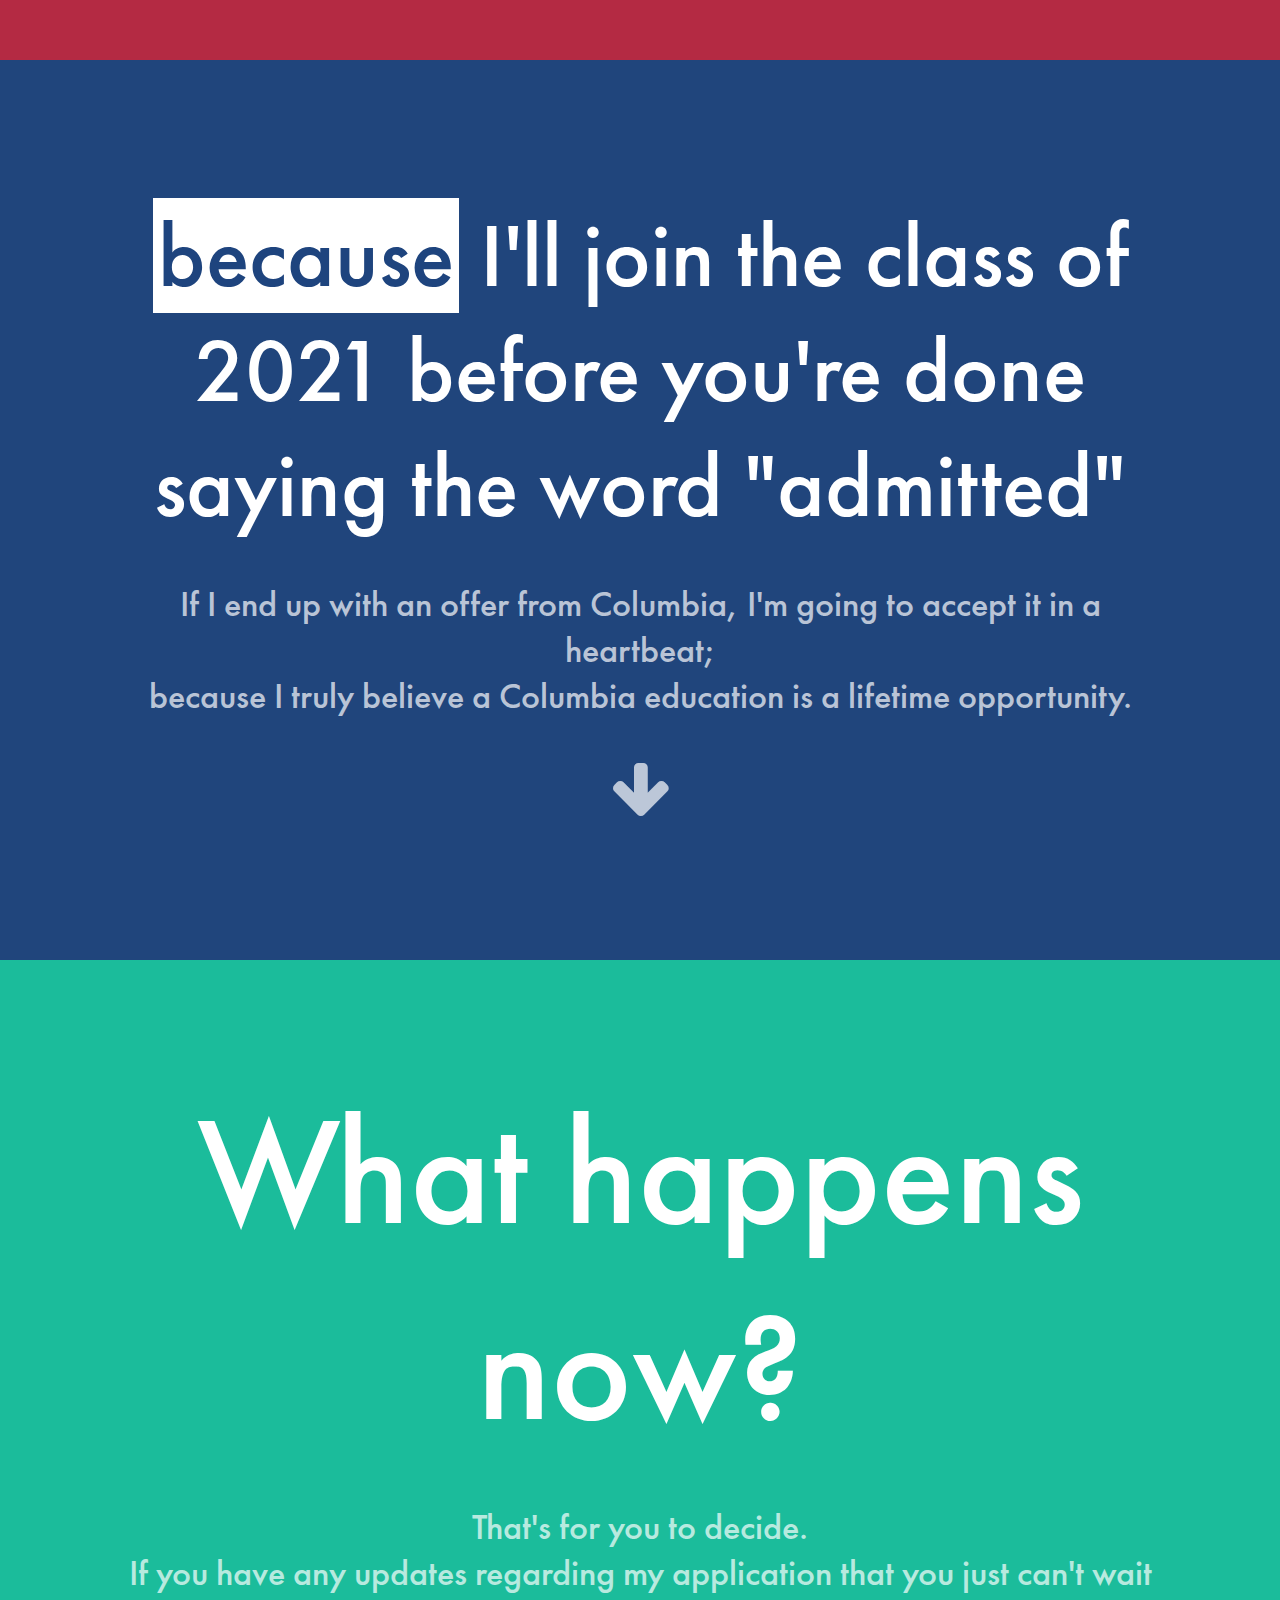
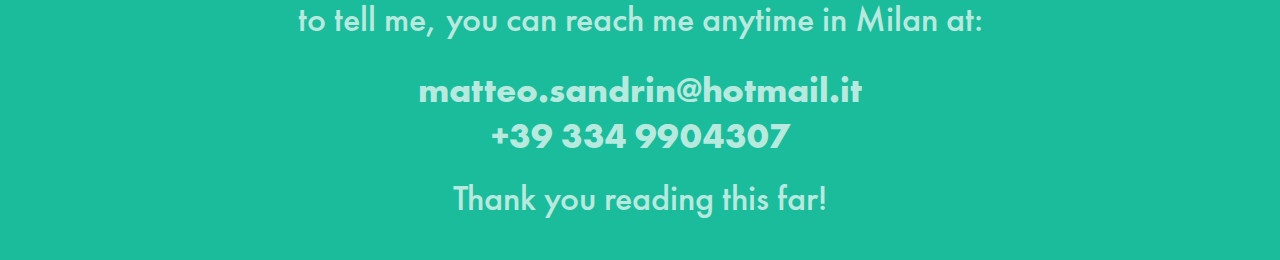
==== commit cefac977: "Change color of columbia page" ====
--- a/index.html
+++ b/index.html
@@ -20,7 +20,7 @@
 				<div class="section-welcome-wrapper">
 					<img src="img/profile.jpg">
 					<p style="padding: 20px 60px 0px 60px;">My list of things I should have actually included in my application; or as I like to call it:</p>
-					<h1>"Why you should admit me from the <span style="color: #349abc; background-color: white; padding: 0px 5px;">Columbia</span> waitlist"</h1>
+					<h1>"Why you should admit me from the <span style="color: #4BBFC3; background-color: white; padding: 0px 5px;">Columbia</span> waitlist"</h1>
 					<p>Scroll down to find out for yourself!</p>
 					<i class="fa fa-arrow-down fa-4x arrow" aria-hidden="true" onclick="$.fn.fullpage.moveSectionDown();"></i>
 				</div>
